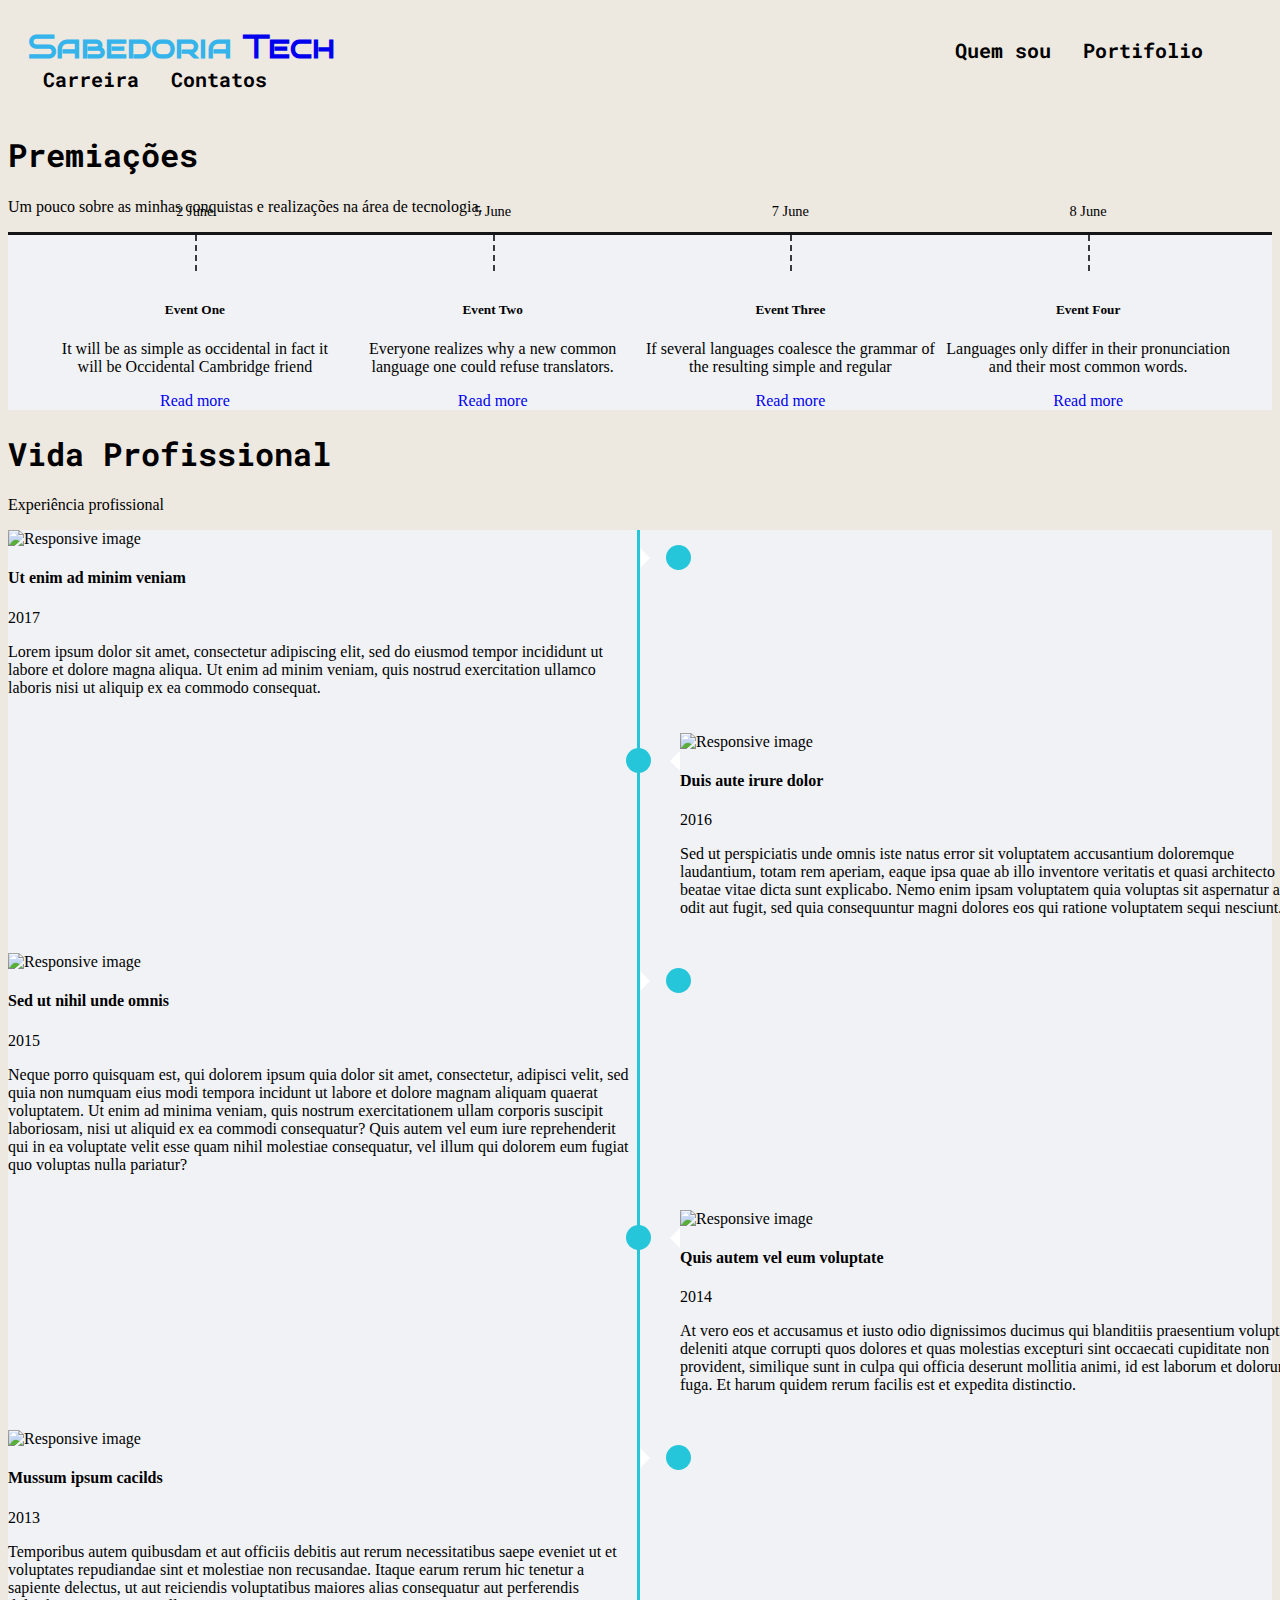
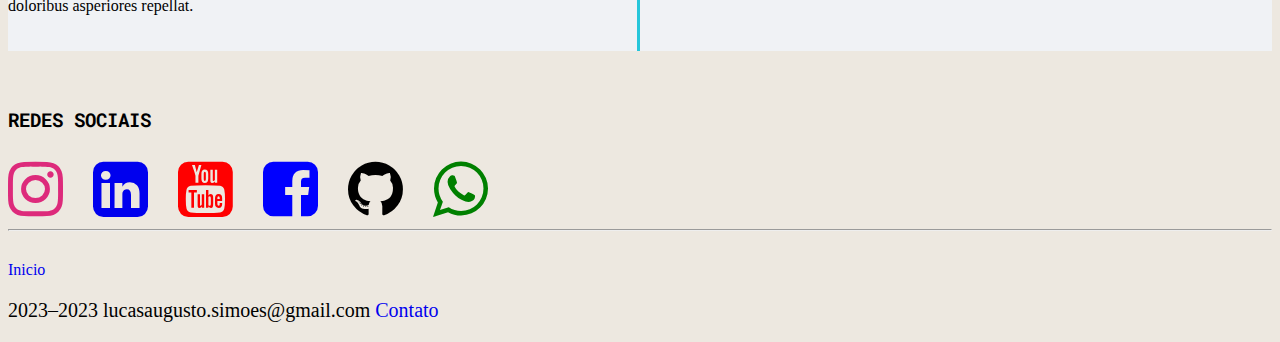
==== carreira.html @ b97e41ea "Alateração da pagina de Portifolio e criação da pagina de carreira" ====
<!DOCTYPE html>
<html lang="en">

<head>
  <meta charset="UTF-8">
  <meta http-equiv="X-UA-Compatible" content="IE=edge">
  <meta name="viewport" content="width=device-width, initial-scale=1.0">
  <title>Projetos</title>
  <link href="https://cdn.jsdelivr.net/npm/bootstrap@5.3.0-alpha3/dist/css/bootstrap.min.css" rel="stylesheet"
    integrity="sha384-KK94CHFLLe+nY2dmCWGMq91rCGa5gtU4mk92HdvYe+M/SXH301p5ILy+dN9+nJOZ" crossorigin="anonymous">
  <script src="https://cdn.jsdelivr.net/npm/bootstrap@5.3.0-alpha3/dist/js/bootstrap.bundle.min.js"></script>
  <link rel="stylesheet" href="./font-awesome-4.7.0/css/font-awesome.min.css">
  <style>
    @import url('https://fonts.googleapis.com/css2?family=Bruno+Ace+SC&display=swap');
    @import url('https://fonts.googleapis.com/css2?family=Roboto+Mono&display=swap');
    @import url('https://fonts.googleapis.com/css2?family=Libre+Baskerville&display=swap');
  </style>
  <link rel="stylesheet" href="carreira.css">


</head>

<body>


  <!--Cabeçalho -->
  <section>
    <header class="bg-white">
      <a href="index.html">
        <span class="span-1">Sabedoria </span>
        <span class="span-2">Tech</span>
      </a>
      <section class="links">
        <a href="index.html">Quem sou</a>
        <a href="projetos.html">Portifolio</a>
        <a href="carreira.html">Carreira</a>
        <a href="contatos.html">Contatos</a>
      </section>
    </header>
  </section>
  <!--Cabeçalho -->


  <!--Introdução -->
  <main class="container">
    <section class="secao-p1">
      <div class="">
        <h1 class=" titulo">Premiações</h1>
        <p class="lead text-body-secondary">Um pouco sobre as minhas conquistas e realizações na área de tecnologia.</p>
      </div>

      <div class="container-fluid py-5" style="background-color: #F0F2F5;">

        <div class="row">
          <div class="col-lg-12">

            <div class="horizontal-timeline">

              <ul class="list-inline items">
                <li class="list-inline-item items-list">
                  <div class="px-4">
                    <div class="event-date badge bg-info">2 June</div>
                    <h5 class="pt-2">Event One</h5>
                    <p class="text-muted">It will be as simple as occidental in fact it will be Occidental Cambridge
                      friend</p>
                    <div>
                      <a href="#" class="btn btn-primary btn-sm">Read more</a>
                    </div>
                  </div>
                </li>
                <li class="list-inline-item items-list">
                  <div class="px-4">
                    <div class="event-date badge bg-success">5 June</div>
                    <h5 class="pt-2">Event Two</h5>
                    <p class="text-muted">Everyone realizes why a new common language one could refuse translators.
                    </p>
                    <div>
                      <a href="#" class="btn btn-primary btn-sm">Read more</a>
                    </div>
                  </div>
                </li>
                <li class="list-inline-item items-list">
                  <div class="px-4">
                    <div class="event-date badge bg-danger">7 June</div>
                    <h5 class="pt-2">Event Three</h5>
                    <p class="text-muted">If several languages coalesce the grammar of the resulting simple and
                      regular</p>
                    <div>
                      <a href="#" class="btn btn-primary btn-sm">Read more</a>
                    </div>
                  </div>
                </li>
                <li class="list-inline-item items-list">
                  <div class="px-4">
                    <div class="event-date badge bg-warning">8 June</div>
                    <h5 class="pt-2">Event Four</h5>
                    <p class="text-muted">Languages only differ in their pronunciation and their most common words.
                    </p>
                    <div>
                      <a href="#" class="btn btn-primary btn-sm">Read more</a>
                    </div>
                  </div>
                </li>
              </ul>

            </div>

          </div>
        </div>

      </div>
    </section>
    <main class="container">
      <section class="secao-p1">
        <div class="">
          <h1 class=" titulo">Vida Profissional</h1>
          <p class="lead text-body-secondary">Experiência profissional </p>
          <p>
          </p>
        </div>

      </section>
      <!--Cards-->
      <section>
        <section style="background-color: #F0F2F5;">
          <div class="container py-5">
            <div class="main-timeline-2">
              <div class="timeline-2 left-2">
                <div class="card">
                  <img src="https://mdbcdn.b-cdn.net/img/Photos/Slides/img%20(135).webp" class="card-img-top"
                    alt="Responsive image">
                  <div class="card-body p-4">
                    <h4 class="fw-bold mb-4">Ut enim ad minim veniam</h4>
                    <p class="text-muted mb-4"><i class="far fa-clock" aria-hidden="true"></i> 2017</p>
                    <p class="mb-0">Lorem ipsum dolor sit amet, consectetur adipiscing elit, sed do eiusmod tempor
                      incididunt ut labore et dolore magna aliqua. Ut enim ad minim veniam, quis nostrud exercitation
                      ullamco laboris nisi ut aliquip ex ea commodo consequat.</p>
                  </div>
                </div>

              </div>
              <div></div>
              <div class="timeline-2 right-2">
                <div class="card">
                  <img src="https://mdbcdn.b-cdn.net/img/Photos/Slides/img%20(129).webp" class="card-img-top"
                    alt="Responsive image">
                  <div class="card-body p-4">
                    <h4 class="fw-bold mb-4">Duis aute irure dolor</h4>
                    <p class="text-muted mb-4"><i class="far fa-clock" aria-hidden="true"></i> 2016</p>
                    <p class="mb-0">Sed ut perspiciatis unde omnis iste natus error sit voluptatem accusantium
                      doloremque laudantium, totam rem aperiam, eaque ipsa quae ab illo inventore veritatis et quasi
                      architecto beatae vitae dicta sunt explicabo. Nemo enim ipsam voluptatem quia voluptas sit
                      aspernatur aut odit aut fugit, sed quia consequuntur magni dolores eos qui ratione voluptatem
                      sequi nesciunt.</p>
                  </div>
                </div>
              </div>
              <div class="timeline-2 left-2">
                <div class="card">
                  <img src="https://mdbcdn.b-cdn.net/img/Photos/Slides/img%20(131).webp" class="card-img-top"
                    alt="Responsive image">
                  <div class="card-body p-4">
                    <h4 class="fw-bold mb-4">Sed ut nihil unde omnis</h4>
                    <p class="text-muted mb-4"><i class="far fa-clock" aria-hidden="true"></i> 2015</p>
                    <p class="mb-0">Neque porro quisquam est, qui dolorem ipsum quia dolor sit amet, consectetur,
                      adipisci velit, sed quia non numquam eius modi tempora incidunt ut labore et dolore magnam
                      aliquam quaerat voluptatem. Ut enim ad minima veniam, quis nostrum exercitationem ullam corporis
                      suscipit laboriosam, nisi ut aliquid ex ea commodi consequatur? Quis autem vel eum iure
                      reprehenderit qui in ea voluptate velit esse quam nihil molestiae consequatur, vel illum qui
                      dolorem eum fugiat quo voluptas nulla pariatur?</p>
                  </div>
                </div>
              </div>
              <div class="timeline-2 right-2">
                <div class="card">
                  <img src="https://mdbcdn.b-cdn.net/img/Photos/Slides/img%20(125).webp" class="card-img-top"
                    alt="Responsive image">
                  <div class="card-body p-4">
                    <h4 class="fw-bold mb-4"> Quis autem vel eum voluptate</h4>
                    <p class="text-muted mb-4"><i class="far fa-clock" aria-hidden="true"></i> 2014</p>
                    <p class="mb-0">At vero eos et accusamus et iusto odio dignissimos ducimus qui blanditiis
                      praesentium voluptatum deleniti atque corrupti quos dolores et quas molestias excepturi sint
                      occaecati cupiditate non provident, similique sunt in culpa qui officia deserunt mollitia animi,
                      id est laborum et dolorum fuga. Et harum quidem rerum facilis est et expedita distinctio.</p>
                  </div>
                </div>
              </div>
              <div class="timeline-2 left-2">
                <div class="card">
                  <img src="https://mdbcdn.b-cdn.net/img/Photos/Slides/img%20(144).webp" class="card-img-top"
                    alt="Responsive image">
                  <div class="card-body p-4">
                    <h4 class="fw-bold mb-4">Mussum ipsum cacilds</h4>
                    <p class="text-muted mb-4"><i class="far fa-clock" aria-hidden="true"></i> 2013</p>
                    <p class="mb-0">Temporibus autem quibusdam et aut officiis debitis aut rerum necessitatibus
                      saepe eveniet ut et voluptates repudiandae sint et molestiae non recusandae. Itaque earum rerum
                      hic tenetur a sapiente delectus, ut aut reiciendis voluptatibus maiores alias consequatur aut
                      perferendis doloribus asperiores repellat.</p>
                  </div>
                </div>
              </div>
            </div>
          </div>
        </section>
      </section>



    </main>
    <!--Corpo-->

    <footer class="container">




      <div class="row">

        <h3 class="texto_footer">REDES SOCIAIS</h3>

        <div class="redes_sociais">

          <a href="https://www.instagram.com/lucasaugust0_jj/" target="_blank" style="color:#DD2A7b"><i
              class="fa fa-instagram fa-4x" aria-hidden="true"></i></a>

          <a href="https://www.linkedin.com/in/lucas-augusto-4b536962/" target="_blank"><i
              class="fa fa-linkedin-square fa-4x" aria-hidden="true"></i></a>

          <a href="https://www.youtube.com/@lucasaugusto3297/videos" target="_blank" style="color:red;"><i
              class="fa fa-youtube-square fa-4x" aria-hidden="true"></i></a>

          <a href="https://www.facebook.com/lucas11102003" target="_blank" style="color:blue;"><i
              class="fa fa-facebook-square fa-4x" aria-hidden="true"></i> </a>

          <a href="https://github.com/Lucassilva1010" target="_blank" style="color:black;"> <i
              class="fa fa-github fa-4x" aria-hidden="true"></i></a>

          <a href="https://www.youtube.com/channel/UCetRsdZxDQDcgVDJd6erz6g" target="_blank" style="color:green;"> <i
              class="fa fa-whatsapp fa-4x" aria-hidden="true"></i></a>


        </div>

      </div>
      <hr>
      <div class="rodape_contato">
        <p class="float-end"><a href="index.html">Inicio</a></p>
        <p class="rodape_contato_texto">2023–2023 lucasaugusto.simoes@gmail.com <a href="contatos.html"> Contato</a>
        </p>

      </div>

    </footer>



</body>

</html>
---- carreira.css ----
@import url(./styles/header.css); 
@import url(./styles/footer.css);
 /* Configurações do Fundo da pagina */
 body{
    background-color:rgb(237, 232, 224);
}
/* Configurações do NAV MENU pagina */
header{
    padding: 20px;
    font-size: 20px;
}
/* Link do NAV */
.links{
    display: inline;
    margin-left: 600px;
    font-family: 'Roboto Mono', monospace;
  
}
/* Link do NAV */
.links a{
    margin-left: 10px;
    text-decoration: none;
    font-weight: bold;
    color:black;
    padding: 5px;
}
/* Efeito dos Links do NAV */
.links a:hover{
    color: #34b4eb;
    border-top: 2px solid #34b4eb;
    border-bottom: 2px solid#34b4eb;
}
/* Efeito dos Links dos Botões */
.link-b1{
    background-color: transparent;
  border:rgb(16, 1, 1) solid 1px ;
    font-weight:bold ;
   color:black;
}
/* Efeito dos Links dos Botões */
.link-b2{
    background-color: transparent;
    border:rgb(16, 1, 1) solid 1px ;
    font-weight:bold ;
   color:black;
}
/* Efeito do nome do portifolio */
.span-1, .span-2{
font-weight: bold;
text-decoration: none ;
font-family: 'Bruno Ace SC', cursive;
font-size: xx-large;
}
/* Efeito do nome do portifolio */
.span-1{
    color: #34b4eb;
}

/* Removendo o sublinhado dos link do NAV */
a {
    text-decoration: none;
  }
  

/* Configuração dos trextos da apresentação */
.secao-01{
    font-family: 'Libre Baskerville', serif;
    margin-left: 50px;
    margin-top: 10px;
    
}
.secao-01 h1{
    font: bold;
    font-family: 'Bruno Ace SC', cursive;
    font-size: 35px;
    
}
.secao-01 h2{
    font: bold;
    font-family: 'Roboto Mono', monospace;
    font-size: 35px;
    
}
.secao-01 h3{
    font-weight: bold;
    font-family: 'Roboto Mono', monospace;
    font-weight: bold;
    color:#34b4eb ;
    padding-top: 100px;
  
}
 .texto{
    
    font-family: 'Roboto Mono', monospace;
    text-align: justify;
    padding-top: 50px;
    line-height: 2.0;
   
    margin-left: 1;
 padding-left: 5%;
 
 ;

}
.secao-02{
  
    margin-left: 50px;
    margin-top: 50px;
    width: 400px;
}

.img img{
    width: 100%;
    border-radius: 200px;
  
   
}
.data_card{
    display: flex;
    align-items: flex-end;
    flex-direction: column;
   
}
.data_container{
    display: flex;
    flex-direction: row;
    justify-content: space-between;
    align-items: flex-end;
    width: 100%;
    height: 100%;
}

.titulo{
    font-family: 'Roboto Mono', monospace;
    font-weight: bold;
}

/* Timeline */
/* The actual timeline (the vertical ruler) */
.main-timeline-2 {
    position: relative;
  }
  
  /* The actual timeline (the vertical ruler) */
  .main-timeline-2::after {
    content: "";
    position: absolute;
    width: 3px;
    background-color: #26c6da;
    top: 0;
    bottom: 0;
    left: 50%;
    margin-left: -3px;
  }
  
  /* Container around content */
  .timeline-2 {
    position: relative;
    background-color: inherit;
    width: 50%;
  }
  
  /* The circles on the timeline */
  .timeline-2::after {
    content: "";
    position: absolute;
    width: 25px;
    height: 25px;
    right: -11px;
    background-color: #26c6da;
    top: 15px;
    border-radius: 50%;
    z-index: 1;
  }
  
  /* Place the container to the left */
  .left-2 {
    padding: 0px 40px 20px 0px;
    left: 0;
  }
  
  /* Place the container to the right */
  .right-2 {
    padding: 0px 0px 20px 40px;
    left: 50%;
  }
  
  /* Add arrows to the left container (pointing right) */
  .left-2::before {
    content: " ";
    position: absolute;
    top: 18px;
    z-index: 1;
    right: 30px;
    border: medium solid white;
    border-width: 10px 0 10px 10px;
    border-color: transparent transparent transparent white;
  }
  
  /* Add arrows to the right container (pointing left) */
  .right-2::before {
    content: " ";
    position: absolute;
    top: 18px;
    z-index: 1;
    left: 30px;
    border: medium solid white;
    border-width: 10px 10px 10px 0;
    border-color: transparent white transparent transparent;
  }
  
  /* Fix the circle for containers on the right side */
  .right-2::after {
    left: -14px;
  }
  
  /* Media queries - Responsive timeline on screens less than 600px wide */
  @media screen and (max-width: 600px) {
    /* Place the timelime to the left */
    .main-timeline-2::after {
      left: 31px;
    }
  
    /* Full-width containers */
    .timeline-2 {
      width: 100%;
      padding-left: 70px;
      padding-right: 25px;
    }
  
    /* Make sure that all arrows are pointing leftwards */
    .timeline-2::before {
      left: 60px;
      border: medium solid white;
      border-width: 10px 10px 10px 0;
      border-color: transparent white transparent transparent;
    }
  
    /* Make sure all circles are at the same spot */
    .left-2::after,
    .right-2::after {
      left: 18px;
    }
  
    .left-2::before {
      right: auto;
    }
  
    /* Make all right containers behave like the left ones */
    .right-2 {
      left: 0%;
    }
  }

  /* Cards de premiações */

  .horizontal-timeline .items {
    border-top: 3px solid #141516;
  }
  
  .horizontal-timeline .items .items-list {
    display: block;
    position: relative;
    text-align: center;
    padding-top: 70px;
    margin-right: 0;
  }
  
  .horizontal-timeline .items .items-list:before {
    content: "";
    position: absolute;
    height: 36px;
    border-right: 2px dashed #393a3b;
    top: 0;
  }
  
  .horizontal-timeline .items .items-list .event-date {
    position: absolute;
    top: 36px;
    left: 0;
    right: 0;
    width: 75px;
    margin: 0 auto;
    font-size: 0.9rem;
    padding-top: 8px;
  }
  
  @media (min-width: 1140px) {
    .horizontal-timeline .items .items-list {
      display: inline-block;
      width: 24%;
      padding-top: 45px;
    }
  
    .horizontal-timeline .items .items-list .event-date {
      top: -40px;
    }
  }
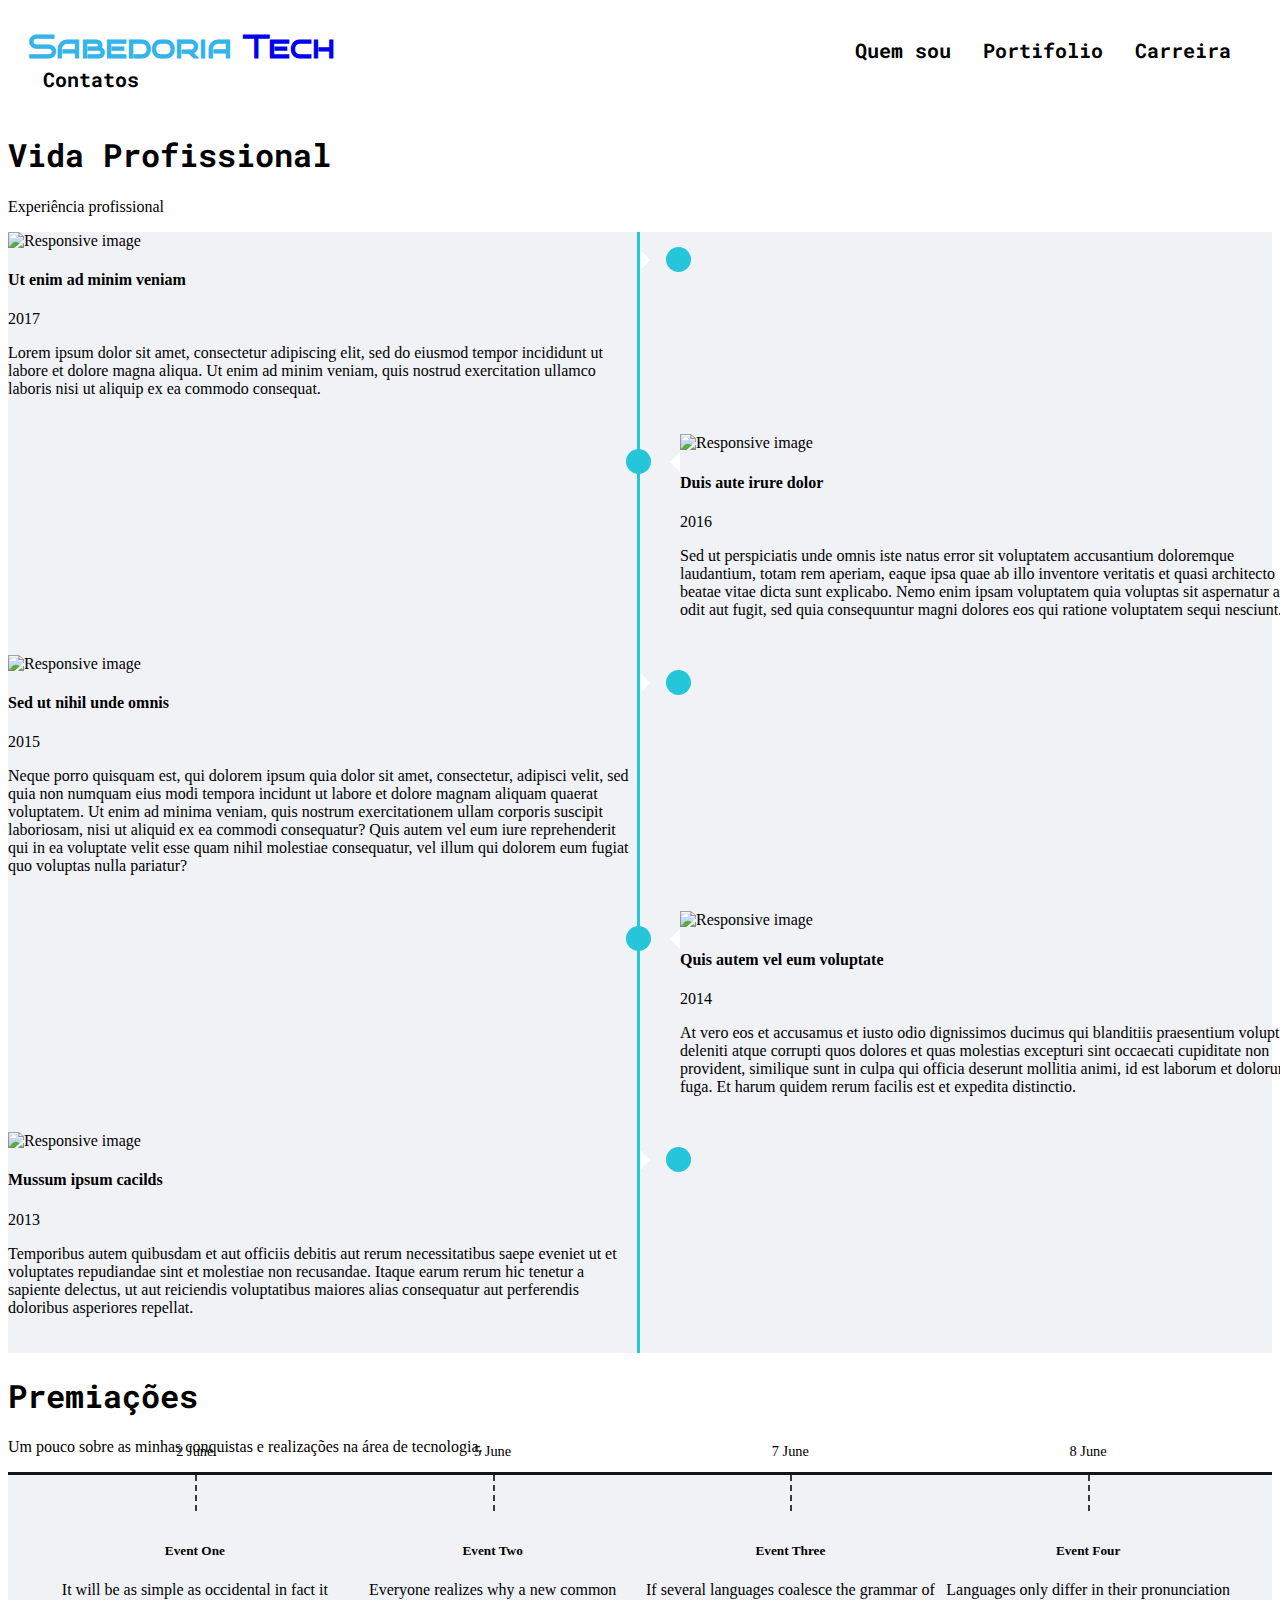
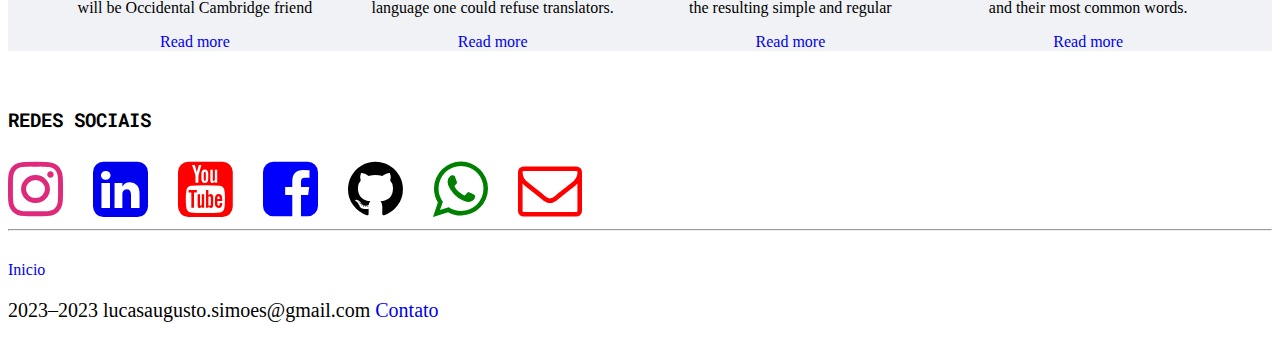
==== commit d1f46d9c: "Adiconado a respossividade e o Link do email" ====
--- a/carreira.html
+++ b/carreira.html
@@ -43,73 +43,7 @@
 
   <!--Introdução -->
   <main class="container">
-    <section class="secao-p1">
-      <div class="">
-        <h1 class=" titulo">Premiações</h1>
-        <p class="lead text-body-secondary">Um pouco sobre as minhas conquistas e realizações na área de tecnologia.</p>
-      </div>
-
-      <div class="container-fluid py-5" style="background-color: #F0F2F5;">
-
-        <div class="row">
-          <div class="col-lg-12">
-
-            <div class="horizontal-timeline">
-
-              <ul class="list-inline items">
-                <li class="list-inline-item items-list">
-                  <div class="px-4">
-                    <div class="event-date badge bg-info">2 June</div>
-                    <h5 class="pt-2">Event One</h5>
-                    <p class="text-muted">It will be as simple as occidental in fact it will be Occidental Cambridge
-                      friend</p>
-                    <div>
-                      <a href="#" class="btn btn-primary btn-sm">Read more</a>
-                    </div>
-                  </div>
-                </li>
-                <li class="list-inline-item items-list">
-                  <div class="px-4">
-                    <div class="event-date badge bg-success">5 June</div>
-                    <h5 class="pt-2">Event Two</h5>
-                    <p class="text-muted">Everyone realizes why a new common language one could refuse translators.
-                    </p>
-                    <div>
-                      <a href="#" class="btn btn-primary btn-sm">Read more</a>
-                    </div>
-                  </div>
-                </li>
-                <li class="list-inline-item items-list">
-                  <div class="px-4">
-                    <div class="event-date badge bg-danger">7 June</div>
-                    <h5 class="pt-2">Event Three</h5>
-                    <p class="text-muted">If several languages coalesce the grammar of the resulting simple and
-                      regular</p>
-                    <div>
-                      <a href="#" class="btn btn-primary btn-sm">Read more</a>
-                    </div>
-                  </div>
-                </li>
-                <li class="list-inline-item items-list">
-                  <div class="px-4">
-                    <div class="event-date badge bg-warning">8 June</div>
-                    <h5 class="pt-2">Event Four</h5>
-                    <p class="text-muted">Languages only differ in their pronunciation and their most common words.
-                    </p>
-                    <div>
-                      <a href="#" class="btn btn-primary btn-sm">Read more</a>
-                    </div>
-                  </div>
-                </li>
-              </ul>
-
-            </div>
-
-          </div>
-        </div>
-
-      </div>
-    </section>
+    
     <main class="container">
       <section class="secao-p1">
         <div class="">
@@ -123,7 +57,7 @@
       <!--Cards-->
       <section>
         <section style="background-color: #F0F2F5;">
-          <div class="container py-5">
+          <div class="container py-3">
             <div class="main-timeline-2">
               <div class="timeline-2 left-2">
                 <div class="card">
@@ -139,6 +73,7 @@
                 </div>
 
               </div>
+
               <div></div>
               <div class="timeline-2 right-2">
                 <div class="card">
@@ -204,7 +139,74 @@
         </section>
       </section>
 
-
+<!-- Premiações -->
+<section class="secao-p1">
+  <div class="">
+    <h1 class=" titulo">Premiações</h1>
+    <p class="lead text-body-secondary">Um pouco sobre as minhas conquistas e realizações na área de tecnologia.</p>
+  </div>
+
+  <div class="container-fluid py-5" style="background-color: #F0F2F5;">
+
+    <div class="row">
+      <div class="col-lg-12">
+
+        <div class="horizontal-timeline">
+
+          <ul class="list-inline items">
+            <li class="list-inline-item items-list">
+              <div class="px-4">
+                <div class="event-date badge bg-info">2 June</div>
+                <h5 class="pt-2">Event One</h5>
+                <p class="text-muted">It will be as simple as occidental in fact it will be Occidental Cambridge
+                  friend</p>
+                <div>
+                  <a href="#" class="btn btn-primary btn-sm">Read more</a>
+                </div>
+              </div>
+            </li>
+            <li class="list-inline-item items-list">
+              <div class="px-4">
+                <div class="event-date badge bg-success">5 June</div>
+                <h5 class="pt-2">Event Two</h5>
+                <p class="text-muted">Everyone realizes why a new common language one could refuse translators.
+                </p>
+                <div>
+                  <a href="#" class="btn btn-primary btn-sm">Read more</a>
+                </div>
+              </div>
+            </li>
+            <li class="list-inline-item items-list">
+              <div class="px-4">
+                <div class="event-date badge bg-danger">7 June</div>
+                <h5 class="pt-2">Event Three</h5>
+                <p class="text-muted">If several languages coalesce the grammar of the resulting simple and
+                  regular</p>
+                <div>
+                  <a href="#" class="btn btn-primary btn-sm">Read more</a>
+                </div>
+              </div>
+            </li>
+            <li class="list-inline-item items-list">
+              <div class="px-4">
+                <div class="event-date badge bg-warning">8 June</div>
+                <h5 class="pt-2">Event Four</h5>
+                <p class="text-muted">Languages only differ in their pronunciation and their most common words.
+                </p>
+                <div>
+                  <a href="#" class="btn btn-primary btn-sm">Read more</a>
+                </div>
+              </div>
+            </li>
+          </ul>
+
+        </div>
+
+      </div>
+    </div>
+
+  </div>
+</section>
 
     </main>
     <!--Corpo-->
@@ -221,22 +223,26 @@
         <div class="redes_sociais">
 
           <a href="https://www.instagram.com/lucasaugust0_jj/" target="_blank" style="color:#DD2A7b"><i
-              class="fa fa-instagram fa-4x" aria-hidden="true"></i></a>
-
-          <a href="https://www.linkedin.com/in/lucas-augusto-4b536962/" target="_blank"><i
-              class="fa fa-linkedin-square fa-4x" aria-hidden="true"></i></a>
-
-          <a href="https://www.youtube.com/@lucasaugusto3297/videos" target="_blank" style="color:red;"><i
-              class="fa fa-youtube-square fa-4x" aria-hidden="true"></i></a>
-
-          <a href="https://www.facebook.com/lucas11102003" target="_blank" style="color:blue;"><i
-              class="fa fa-facebook-square fa-4x" aria-hidden="true"></i> </a>
-
-          <a href="https://github.com/Lucassilva1010" target="_blank" style="color:black;"> <i
-              class="fa fa-github fa-4x" aria-hidden="true"></i></a>
-
-          <a href="https://www.youtube.com/channel/UCetRsdZxDQDcgVDJd6erz6g" target="_blank" style="color:green;"> <i
-              class="fa fa-whatsapp fa-4x" aria-hidden="true"></i></a>
+            class="fa fa-instagram fa-4x" aria-hidden="true"></i></a>
+
+        <a href="https://www.linkedin.com/in/lucas-augusto-4b536962/" target="_blank"><i class="fa fa-linkedin-square fa-4x"
+            aria-hidden="true"></i></a>
+
+        <a href="https://www.youtube.com/@lucasaugusto3297/videos" target="_blank" style="color:red;"><i
+            class="fa fa-youtube-square fa-4x" aria-hidden="true"></i></a>
+
+        <a href="https://www.facebook.com/lucas11102003" target="_blank" style="color:blue;"><i
+            class="fa fa-facebook-square fa-4x" aria-hidden="true"></i> </a>
+
+        <a href="https://github.com/Lucassilva1010" target="_blank" style="color:black;"> <i
+            class="fa fa-github fa-4x" aria-hidden="true"></i></a>
+
+        <a href="https://www.youtube.com/channel/UCetRsdZxDQDcgVDJd6erz6g" target="_blank" style="color:green;"> <i
+            class="fa fa-whatsapp fa-4x" aria-hidden="true"></i></a>
+            <a href="mailto:lucasaugusto.simoes@gmail.com?subject=Assunto do email&body=Olá, Lucas Augusto!" target="_blank" style="color:red;"> <i
+              class="fa fa-envelope-o fa-4x" aria-hidden="true"></i>
+          </a>
+
 
 
         </div>
--- a/carreira.css
+++ b/carreira.css
@@ -1,298 +1,250 @@
-@import url(./styles/header.css); 
+@import url(./styles/header.css);
 @import url(./styles/footer.css);
- /* Configurações do Fundo da pagina */
- body{
-    background-color:rgb(237, 232, 224);
-}
-/* Configurações do NAV MENU pagina */
-header{
-    padding: 20px;
-    font-size: 20px;
-}
-/* Link do NAV */
-.links{
-    display: inline;
-    margin-left: 600px;
-    font-family: 'Roboto Mono', monospace;
-  
-}
-/* Link do NAV */
-.links a{
-    margin-left: 10px;
-    text-decoration: none;
-    font-weight: bold;
-    color:black;
-    padding: 5px;
-}
-/* Efeito dos Links do NAV */
-.links a:hover{
-    color: #34b4eb;
-    border-top: 2px solid #34b4eb;
-    border-bottom: 2px solid#34b4eb;
-}
-/* Efeito dos Links dos Botões */
-.link-b1{
-    background-color: transparent;
-  border:rgb(16, 1, 1) solid 1px ;
-    font-weight:bold ;
-   color:black;
-}
-/* Efeito dos Links dos Botões */
-.link-b2{
-    background-color: transparent;
-    border:rgb(16, 1, 1) solid 1px ;
-    font-weight:bold ;
-   color:black;
-}
-/* Efeito do nome do portifolio */
-.span-1, .span-2{
-font-weight: bold;
-text-decoration: none ;
-font-family: 'Bruno Ace SC', cursive;
-font-size: xx-large;
-}
-/* Efeito do nome do portifolio */
-.span-1{
-    color: #34b4eb;
-}
-
-/* Removendo o sublinhado dos link do NAV */
-a {
-    text-decoration: none;
-  }
-  
-
-/* Configuração dos trextos da apresentação */
-.secao-01{
-    font-family: 'Libre Baskerville', serif;
-    margin-left: 50px;
-    margin-top: 10px;
-    
-}
-.secao-01 h1{
-    font: bold;
-    font-family: 'Bruno Ace SC', cursive;
-    font-size: 35px;
-    
-}
-.secao-01 h2{
-    font: bold;
-    font-family: 'Roboto Mono', monospace;
-    font-size: 35px;
-    
-}
-.secao-01 h3{
-    font-weight: bold;
-    font-family: 'Roboto Mono', monospace;
-    font-weight: bold;
-    color:#34b4eb ;
-    padding-top: 100px;
-  
-}
- .texto{
-    
-    font-family: 'Roboto Mono', monospace;
-    text-align: justify;
-    padding-top: 50px;
-    line-height: 2.0;
+
+@media all and (orientation: landscape) {
    
-    margin-left: 1;
- padding-left: 5%;
- 
- ;
-
-}
-.secao-02{
-  
-    margin-left: 50px;
-    margin-top: 50px;
-    width: 400px;
-}
-
-.img img{
-    width: 100%;
-    border-radius: 200px;
-  
-   
-}
-.data_card{
-    display: flex;
-    align-items: flex-end;
-    flex-direction: column;
-   
-}
-.data_container{
-    display: flex;
-    flex-direction: row;
-    justify-content: space-between;
-    align-items: flex-end;
-    width: 100%;
-    height: 100%;
-}
-
-.titulo{
-    font-family: 'Roboto Mono', monospace;
-    font-weight: bold;
-}
-
-/* Timeline */
-/* The actual timeline (the vertical ruler) */
-.main-timeline-2 {
-    position: relative;
-  }
-  
-  /* The actual timeline (the vertical ruler) */
-  .main-timeline-2::after {
-    content: "";
-    position: absolute;
-    width: 3px;
-    background-color: #26c6da;
-    top: 0;
-    bottom: 0;
-    left: 50%;
-    margin-left: -3px;
-  }
-  
-  /* Container around content */
-  .timeline-2 {
-    position: relative;
-    background-color: inherit;
-    width: 50%;
-  }
-  
-  /* The circles on the timeline */
-  .timeline-2::after {
-    content: "";
-    position: absolute;
-    width: 25px;
-    height: 25px;
-    right: -11px;
-    background-color: #26c6da;
-    top: 15px;
-    border-radius: 50%;
-    z-index: 1;
-  }
-  
-  /* Place the container to the left */
-  .left-2 {
-    padding: 0px 40px 20px 0px;
-    left: 0;
-  }
-  
-  /* Place the container to the right */
-  .right-2 {
-    padding: 0px 0px 20px 40px;
-    left: 50%;
-  }
-  
-  /* Add arrows to the left container (pointing right) */
-  .left-2::before {
-    content: " ";
-    position: absolute;
-    top: 18px;
-    z-index: 1;
-    right: 30px;
-    border: medium solid white;
-    border-width: 10px 0 10px 10px;
-    border-color: transparent transparent transparent white;
-  }
-  
-  /* Add arrows to the right container (pointing left) */
-  .right-2::before {
-    content: " ";
-    position: absolute;
-    top: 18px;
-    z-index: 1;
-    left: 30px;
-    border: medium solid white;
-    border-width: 10px 10px 10px 0;
-    border-color: transparent white transparent transparent;
-  }
-  
-  /* Fix the circle for containers on the right side */
-  .right-2::after {
-    left: -14px;
-  }
-  
-  /* Media queries - Responsive timeline on screens less than 600px wide */
-  @media screen and (max-width: 600px) {
-    /* Place the timelime to the left */
+
+
+    /* Configuração dos trextos da apresentação */
+    .secao-01 {
+        font-family: 'Libre Baskerville', serif;
+        margin-left: 50px;
+        margin-top: 10px;
+
+    }
+
+    .secao-01 h1 {
+        font: bold;
+        font-family: 'Bruno Ace SC', cursive;
+        font-size: 35px;
+
+    }
+
+    .secao-01 h2 {
+        font: bold;
+        font-family: 'Roboto Mono', monospace;
+        font-size: 35px;
+
+    }
+
+    .secao-01 h3 {
+        font-weight: bold;
+        font-family: 'Roboto Mono', monospace;
+        font-weight: bold;
+        color: #34b4eb;
+        padding-top: 100px;
+
+    }
+
+    .texto {
+
+        font-family: 'Roboto Mono', monospace;
+        text-align: justify;
+        padding-top: 50px;
+        line-height: 2.0;
+
+        margin-left: 1;
+        padding-left: 5%;
+
+        ;
+
+    }
+
+    .secao-02 {
+
+        margin-left: 50px;
+        margin-top: 50px;
+        width: 400px;
+    }
+
+    .img img {
+        width: 100%;
+        border-radius: 200px;
+
+
+    }
+
+    .data_card {
+        display: flex;
+        align-items: flex-end;
+        flex-direction: column;
+
+    }
+
+    .data_container {
+        display: flex;
+        flex-direction: row;
+        justify-content: space-between;
+        align-items: flex-end;
+        width: 100%;
+        height: 100%;
+    }
+
+    .titulo {
+        font-family: 'Roboto Mono', monospace;
+        font-weight: bold;
+    }
+
+    /* Timeline */
+    /* The actual timeline (the vertical ruler) */
+    .main-timeline-2 {
+        position: relative;
+    }
+
+    /* The actual timeline (the vertical ruler) */
     .main-timeline-2::after {
-      left: 31px;
-    }
-  
-    /* Full-width containers */
+        content: "";
+        position: absolute;
+        width: 3px;
+        background-color: #26c6da;
+        top: 0;
+        bottom: 0;
+        left: 50%;
+        margin-left: -3px;
+    }
+
+    /* Container around content */
     .timeline-2 {
-      width: 100%;
-      padding-left: 70px;
-      padding-right: 25px;
-    }
-  
-    /* Make sure that all arrows are pointing leftwards */
-    .timeline-2::before {
-      left: 60px;
-      border: medium solid white;
-      border-width: 10px 10px 10px 0;
-      border-color: transparent white transparent transparent;
-    }
-  
-    /* Make sure all circles are at the same spot */
-    .left-2::after,
+        position: relative;
+        background-color: inherit;
+        width: 50%;
+    }
+
+    /* The circles on the timeline */
+    .timeline-2::after {
+        content: "";
+        position: absolute;
+        width: 25px;
+        height: 25px;
+        right: -11px;
+        background-color: #26c6da;
+        top: 15px;
+        border-radius: 50%;
+        z-index: 1;
+    }
+
+    /* Place the container to the left */
+    .left-2 {
+        padding: 0px 40px 20px 0px;
+        left: 0;
+    }
+
+    /* Place the container to the right */
+    .right-2 {
+        padding: 0px 0px 20px 40px;
+        left: 50%;
+    }
+
+    /* Add arrows to the left container (pointing right) */
+    .left-2::before {
+        content: " ";
+        position: absolute;
+        top: 18px;
+        z-index: 1;
+        right: 30px;
+        border: medium solid white;
+        border-width: 10px 0 10px 10px;
+        border-color: transparent transparent transparent white;
+    }
+
+    /* Add arrows to the right container (pointing left) */
+    .right-2::before {
+        content: " ";
+        position: absolute;
+        top: 18px;
+        z-index: 1;
+        left: 30px;
+        border: medium solid white;
+        border-width: 10px 10px 10px 0;
+        border-color: transparent white transparent transparent;
+    }
+
+    /* Fix the circle for containers on the right side */
     .right-2::after {
-      left: 18px;
-    }
-  
-    .left-2::before {
-      right: auto;
-    }
-  
-    /* Make all right containers behave like the left ones */
-    .right-2 {
-      left: 0%;
-    }
-  }
-
-  /* Cards de premiações */
-
-  .horizontal-timeline .items {
-    border-top: 3px solid #141516;
-  }
-  
-  .horizontal-timeline .items .items-list {
-    display: block;
-    position: relative;
-    text-align: center;
-    padding-top: 70px;
-    margin-right: 0;
-  }
-  
-  .horizontal-timeline .items .items-list:before {
-    content: "";
-    position: absolute;
-    height: 36px;
-    border-right: 2px dashed #393a3b;
-    top: 0;
-  }
-  
-  .horizontal-timeline .items .items-list .event-date {
-    position: absolute;
-    top: 36px;
-    left: 0;
-    right: 0;
-    width: 75px;
-    margin: 0 auto;
-    font-size: 0.9rem;
-    padding-top: 8px;
-  }
-  
-  @media (min-width: 1140px) {
+        left: -14px;
+    }
+
+    /* Media queries - Responsive timeline on screens less than 600px wide */
+    @media screen and (max-width: 600px) {
+
+        /* Place the timelime to the left */
+        .main-timeline-2::after {
+            left: 31px;
+        }
+
+        /* Full-width containers */
+        .timeline-2 {
+            width: 100%;
+            padding-left: 70px;
+            padding-right: 25px;
+        }
+
+        /* Make sure that all arrows are pointing leftwards */
+        .timeline-2::before {
+            left: 60px;
+            border: medium solid white;
+            border-width: 10px 10px 10px 0;
+            border-color: transparent white transparent transparent;
+        }
+
+        /* Make sure all circles are at the same spot */
+        .left-2::after,
+        .right-2::after {
+            left: 18px;
+        }
+
+        .left-2::before {
+            right: auto;
+        }
+
+        /* Make all right containers behave like the left ones */
+        .right-2 {
+            left: 0%;
+        }
+    }
+
+    /* Cards de premiações */
+
+    .horizontal-timeline .items {
+        border-top: 3px solid #141516;
+    }
+
     .horizontal-timeline .items .items-list {
-      display: inline-block;
-      width: 24%;
-      padding-top: 45px;
-    }
-  
+        display: block;
+        position: relative;
+        text-align: center;
+        padding-top: 70px;
+        margin-right: 0;
+    }
+
+    .horizontal-timeline .items .items-list:before {
+        content: "";
+        position: absolute;
+        height: 36px;
+        border-right: 2px dashed #393a3b;
+        top: 0;
+    }
+
     .horizontal-timeline .items .items-list .event-date {
-      top: -40px;
-    }
-  }+        position: absolute;
+        top: 36px;
+        left: 0;
+        right: 0;
+        width: 75px;
+        margin: 0 auto;
+        font-size: 0.9rem;
+        padding-top: 8px;
+    }
+
+    @media (min-width: 1140px) {
+        .horizontal-timeline .items .items-list {
+            display: inline-block;
+            width: 24%;
+            padding-top: 45px;
+        }
+
+        .horizontal-timeline .items .items-list .event-date {
+            top: -40px;
+        }
+    }
+}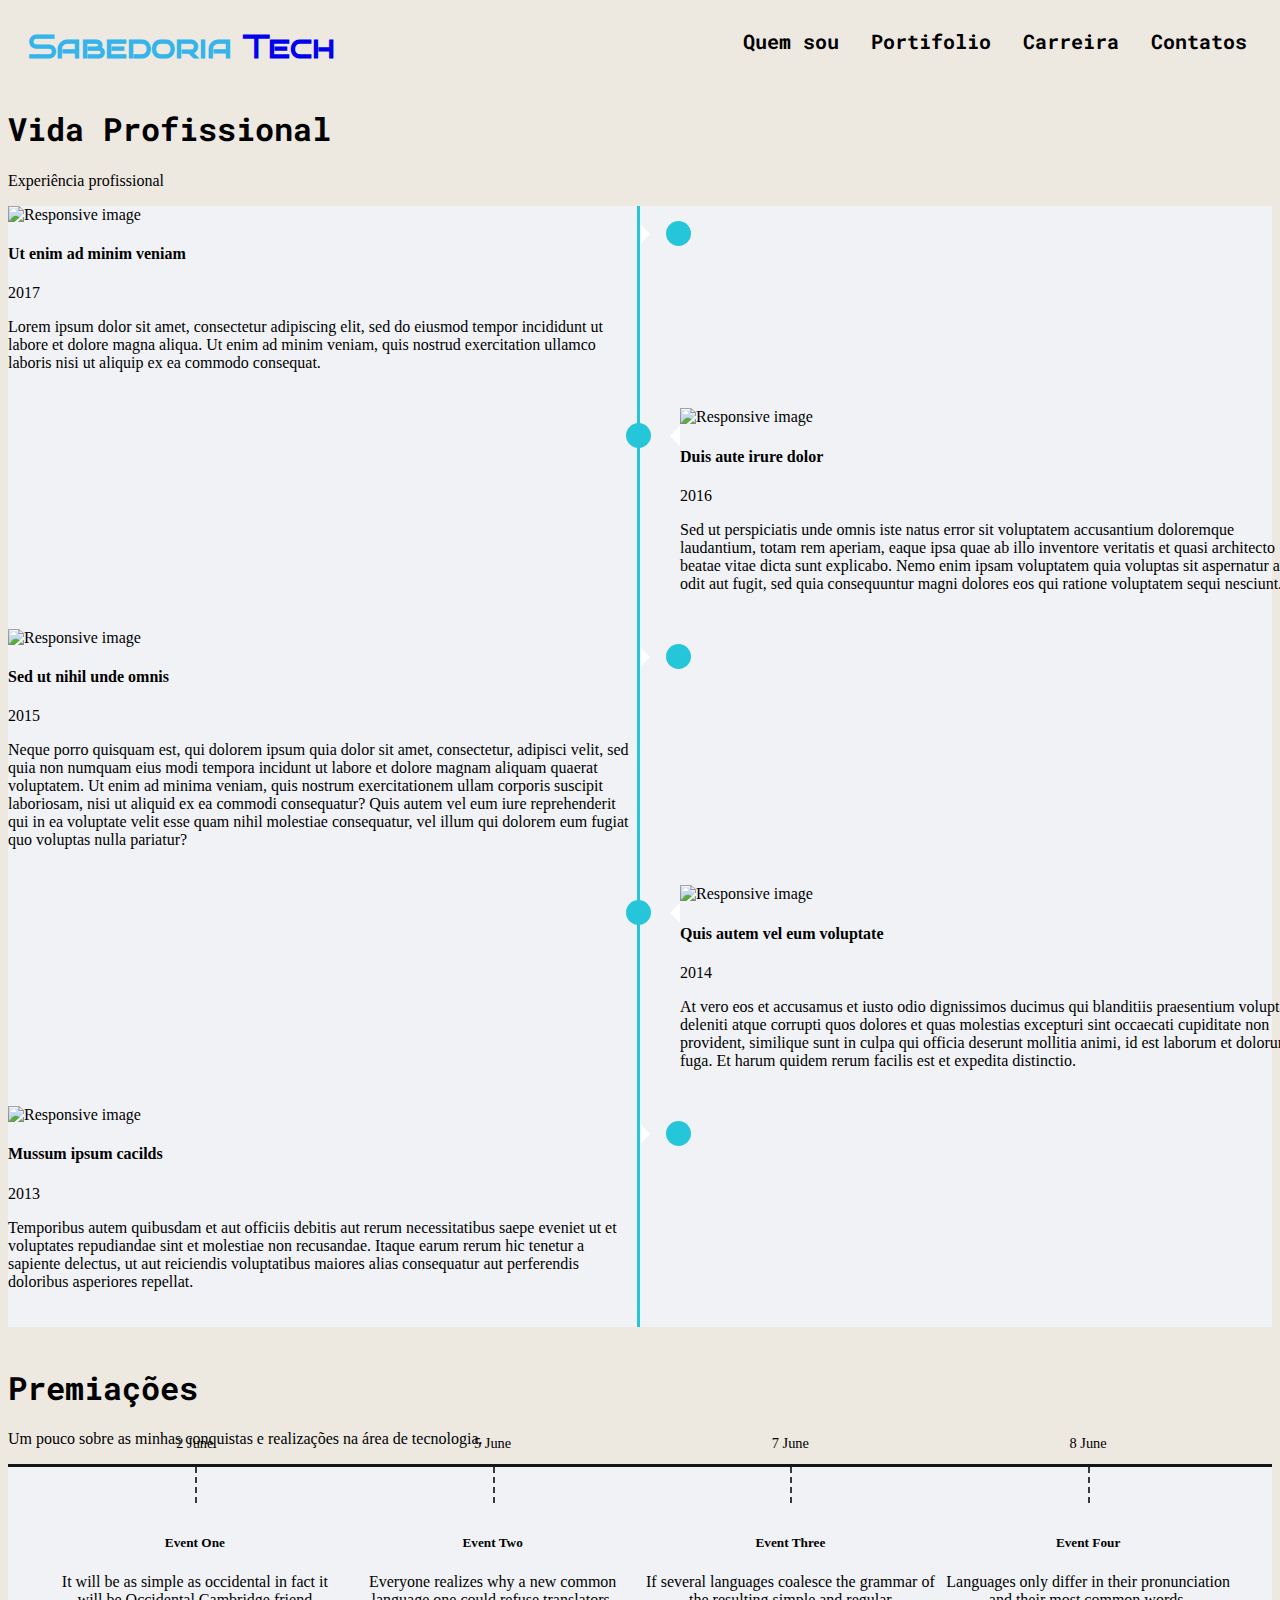
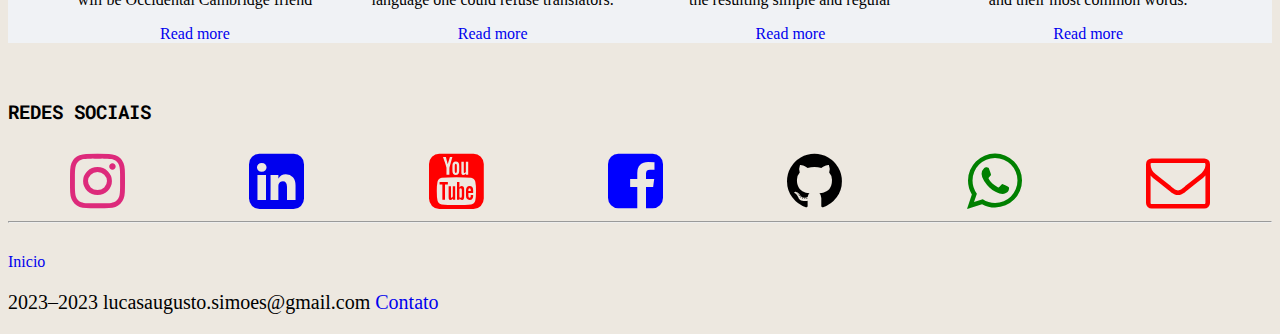
==== commit fdf30020: "Respossividades e alinhamentos dos alemento" ====
--- a/carreira.html
+++ b/carreira.html
@@ -25,7 +25,7 @@
 
   <!--Cabeçalho -->
   <section>
-    <header class="bg-white">
+    <header class="bg-white nav_header">
       <a href="index.html">
         <span class="span-1">Sabedoria </span>
         <span class="span-2">Tech</span>
@@ -56,7 +56,7 @@
       </section>
       <!--Cards-->
       <section>
-        <section style="background-color: #F0F2F5;">
+        <section  class="cor_fundo_linha_tempo" >
           <div class="container py-3">
             <div class="main-timeline-2">
               <div class="timeline-2 left-2">
@@ -138,7 +138,7 @@
           </div>
         </section>
       </section>
-
+<br>
 <!-- Premiações -->
 <section class="secao-p1">
   <div class="">
--- a/carreira.css
+++ b/carreira.css
@@ -4,6 +4,10 @@
 @media all and (orientation: landscape) {
    
 
+     /* Configurações do Fundo da pagina */
+     body {
+        background-color: rgb(237, 232, 224);
+    }
 
     /* Configuração dos trextos da apresentação */
     .secao-01 {
@@ -89,6 +93,7 @@
     /* The actual timeline (the vertical ruler) */
     .main-timeline-2 {
         position: relative;
+       
     }
 
     /* The actual timeline (the vertical ruler) */
@@ -180,13 +185,14 @@
         }
 
         /* Make sure that all arrows are pointing leftwards */
+     
         .timeline-2::before {
             left: 60px;
             border: medium solid white;
             border-width: 10px 10px 10px 0;
             border-color: transparent white transparent transparent;
         }
-
+       
         /* Make sure all circles are at the same spot */
         .left-2::after,
         .right-2::after {
@@ -236,6 +242,10 @@
         padding-top: 8px;
     }
 
+    .cor_fundo_linha_tempo{
+    background-color: #F0F2F5;;    
+    }
+
     @media (min-width: 1140px) {
         .horizontal-timeline .items .items-list {
             display: inline-block;
@@ -246,5 +256,7 @@
         .horizontal-timeline .items .items-list .event-date {
             top: -40px;
         }
+        
+           
     }
 }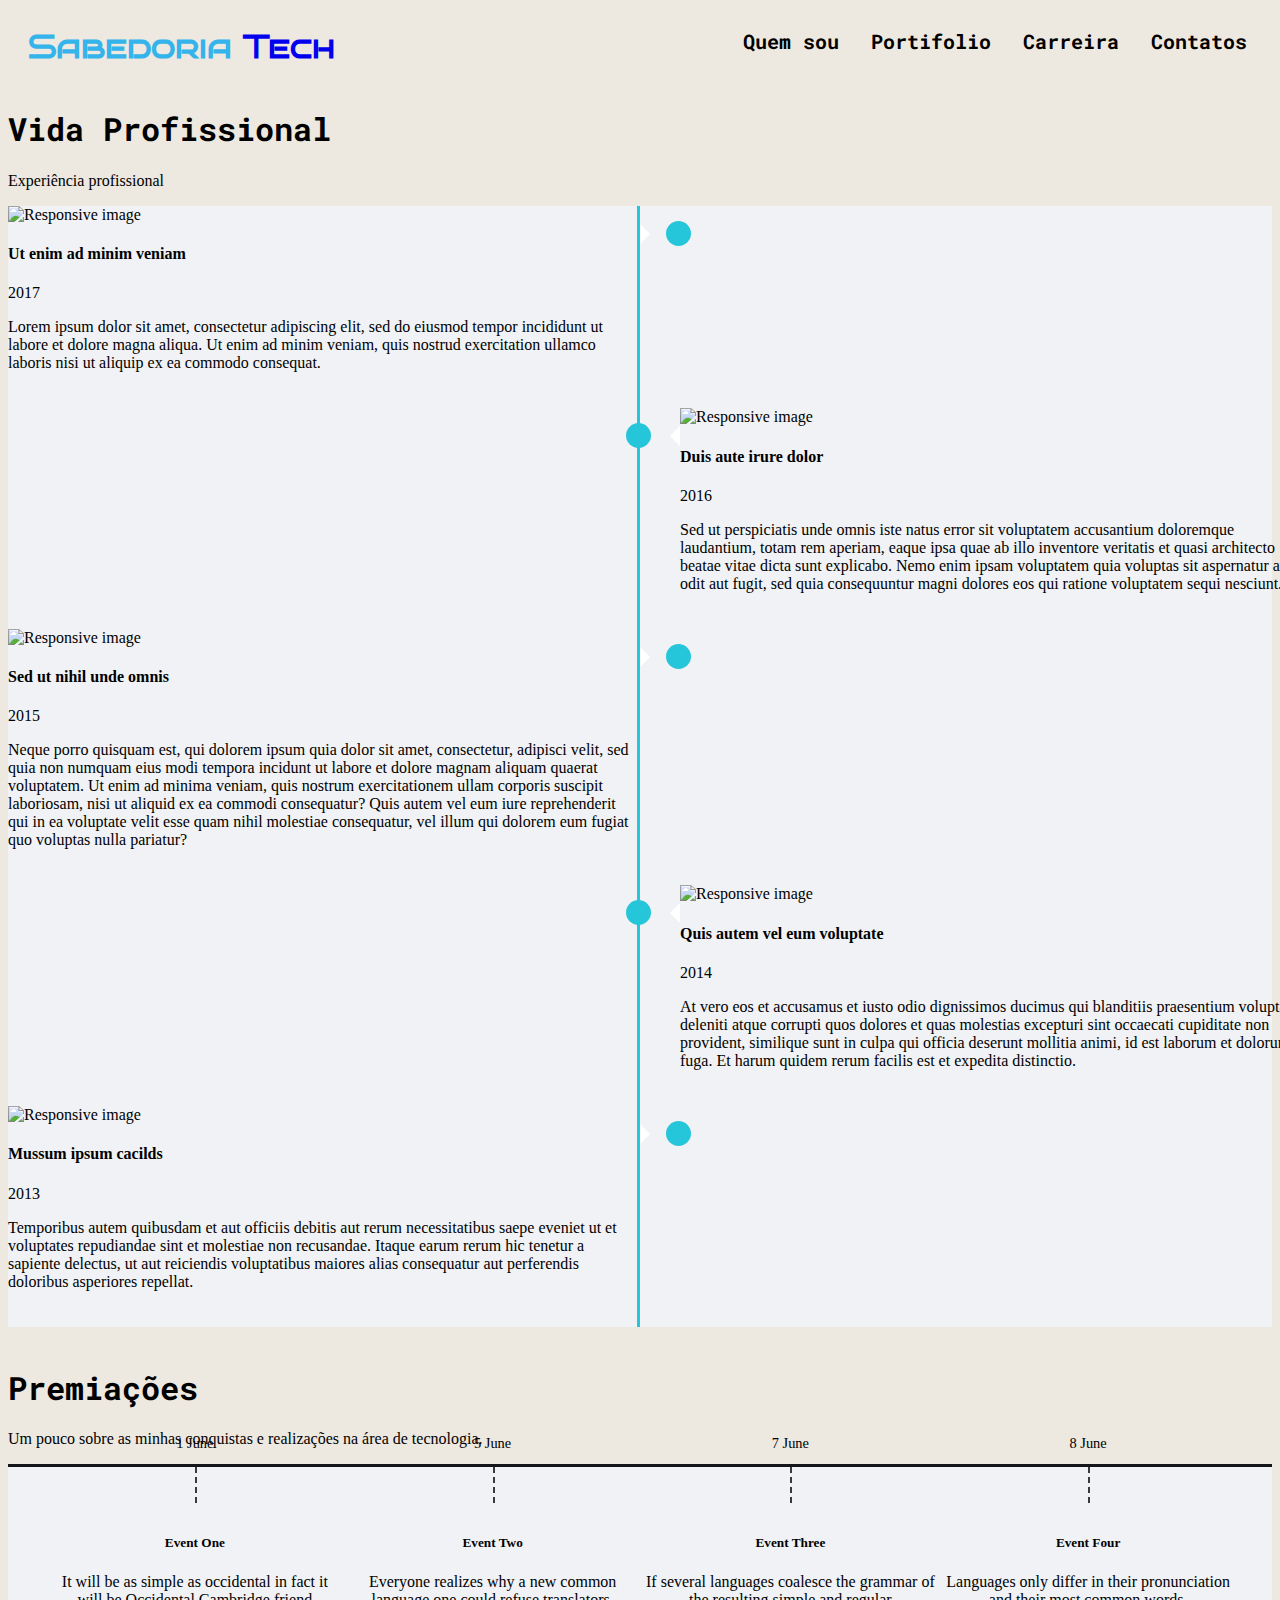
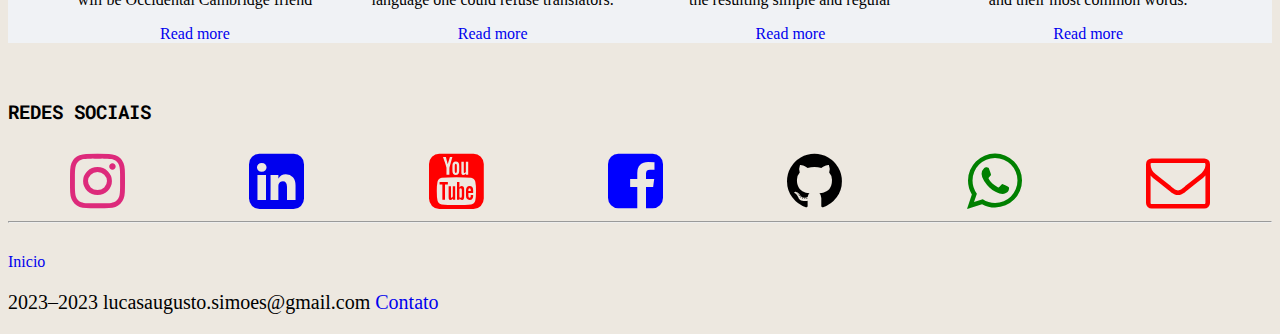
==== commit fb1ffd6e: "Deploy" ====
--- a/carreira.html
+++ b/carreira.html
@@ -156,7 +156,7 @@
           <ul class="list-inline items">
             <li class="list-inline-item items-list">
               <div class="px-4">
-                <div class="event-date badge bg-info">2 June</div>
+                <div class="event-date badge bg-info">1 June</div>
                 <h5 class="pt-2">Event One</h5>
                 <p class="text-muted">It will be as simple as occidental in fact it will be Occidental Cambridge
                   friend</p>
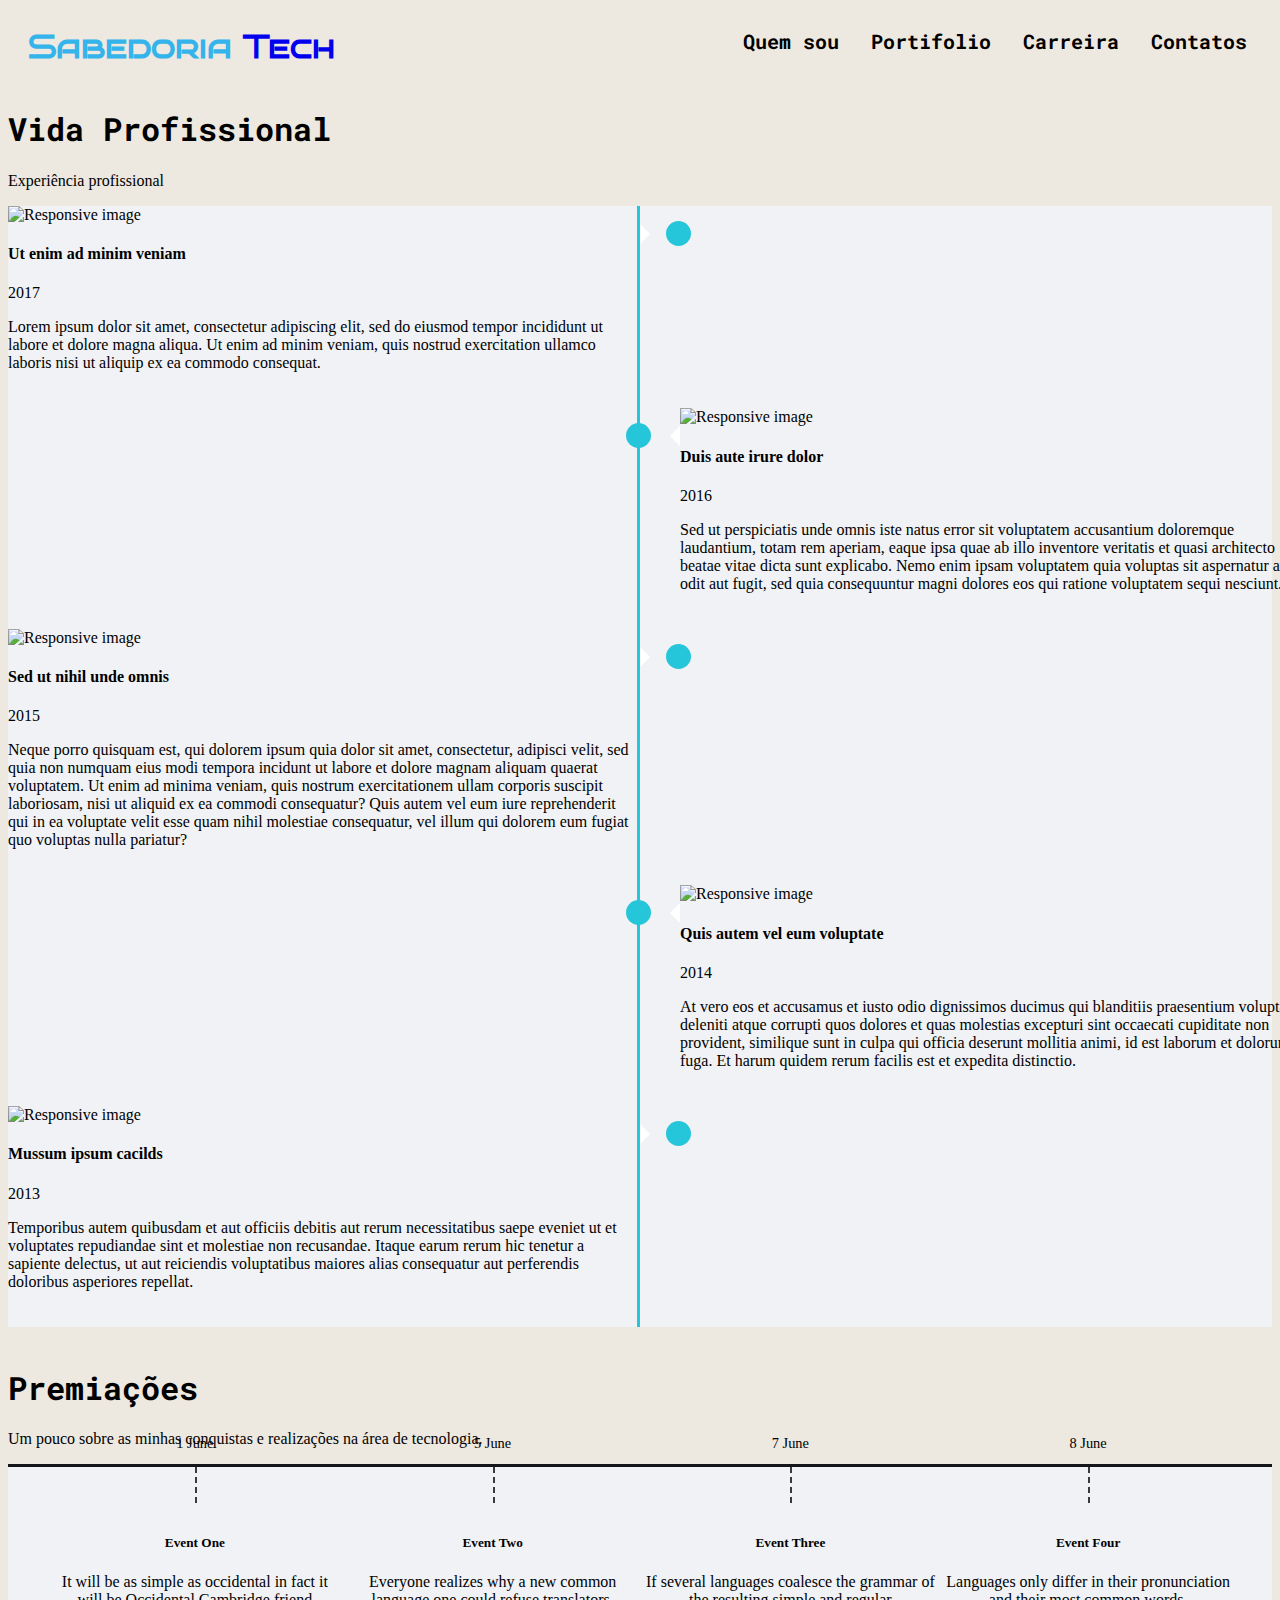
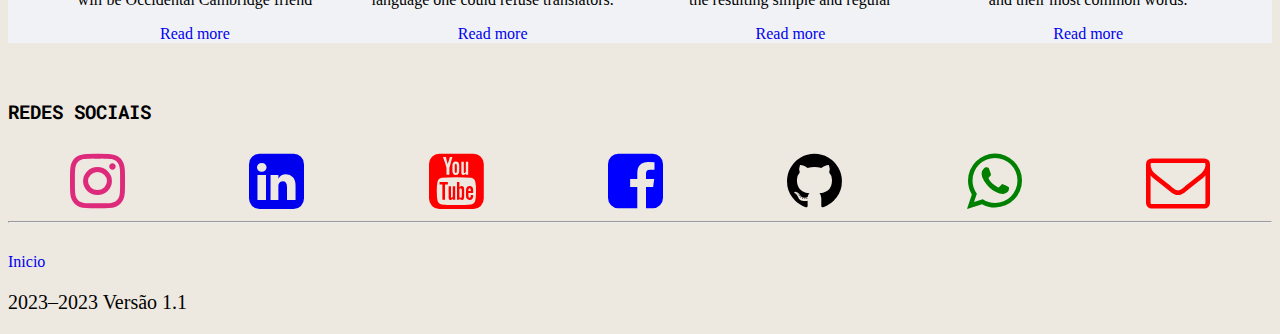
==== commit 2a52584e: "Atualização da Pagina de projetos" ====
--- a/carreira.html
+++ b/carreira.html
@@ -251,8 +251,7 @@
       <hr>
       <div class="rodape_contato">
         <p class="float-end"><a href="index.html">Inicio</a></p>
-        <p class="rodape_contato_texto">2023–2023 lucasaugusto.simoes@gmail.com <a href="contatos.html"> Contato</a>
-        </p>
+        <p class="rodape_contato_texto">2023–2023 Versão 1.1</a> </p>
 
       </div>
 
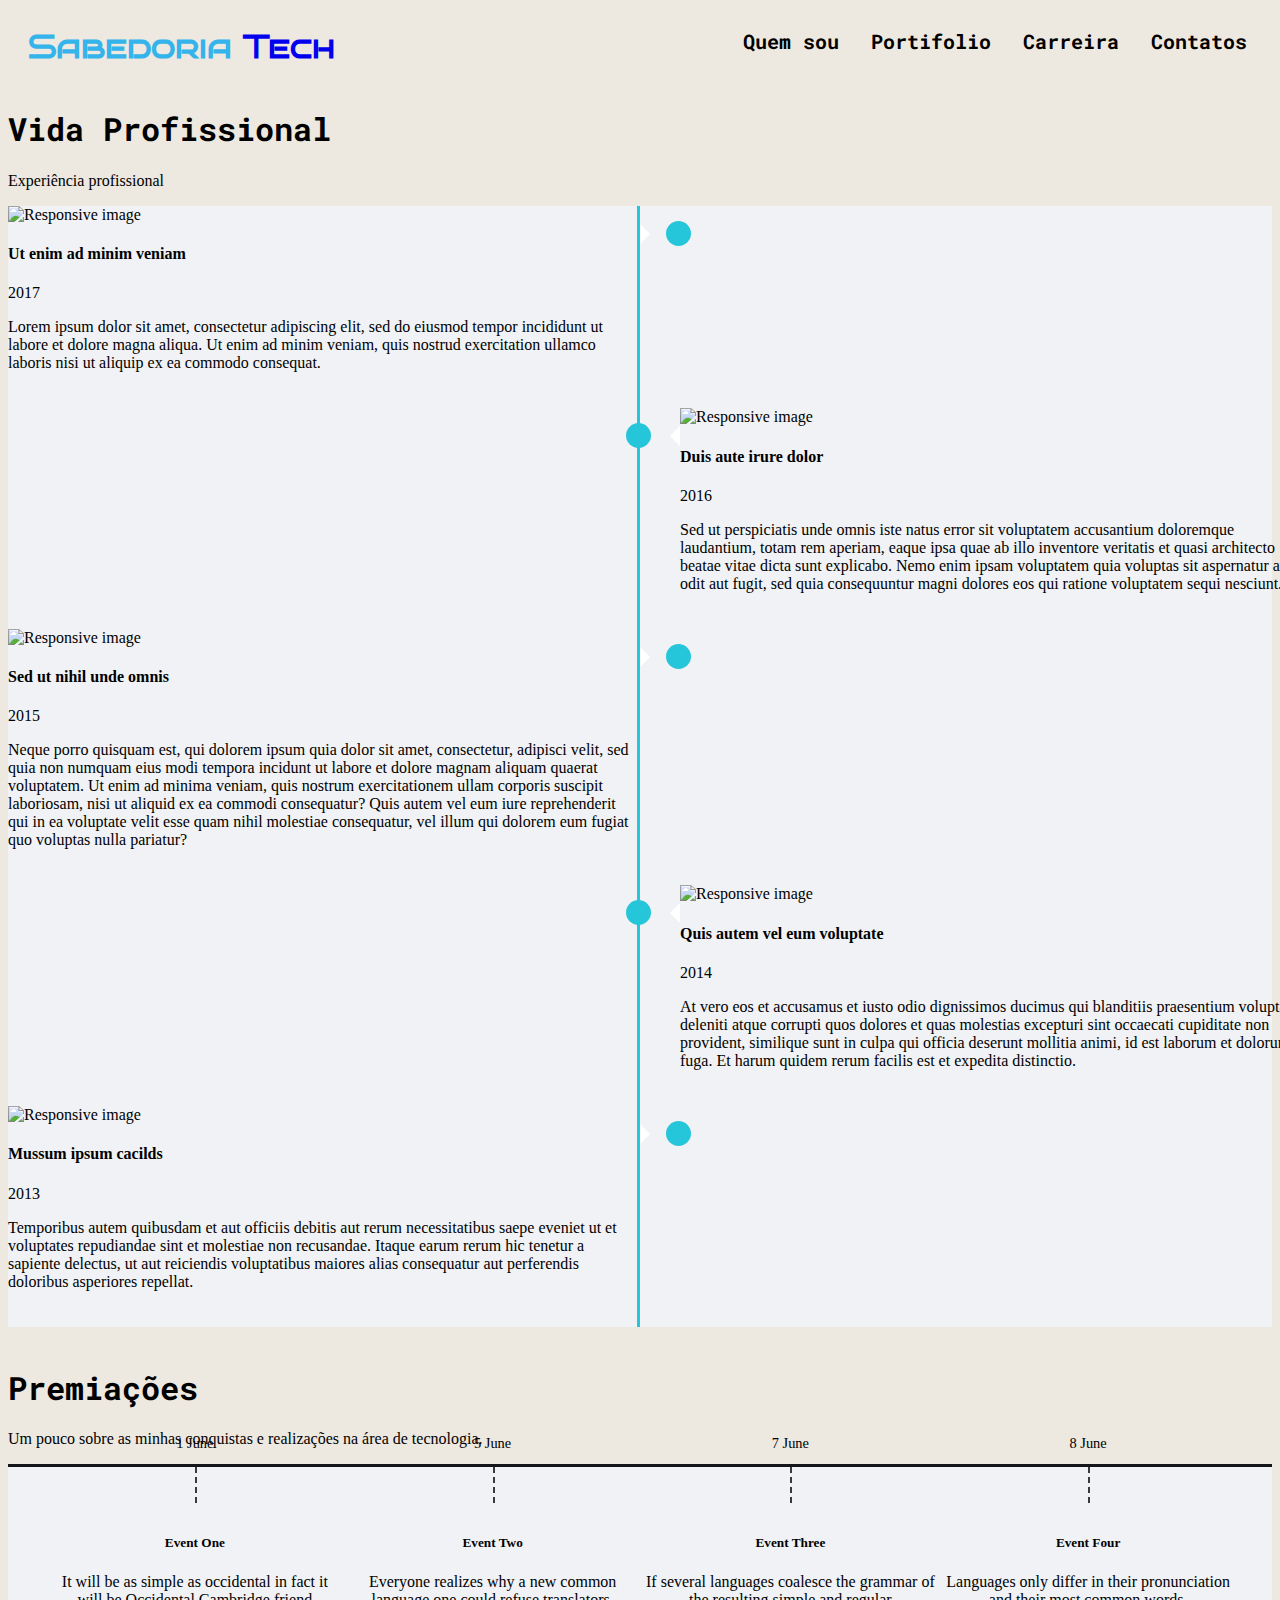
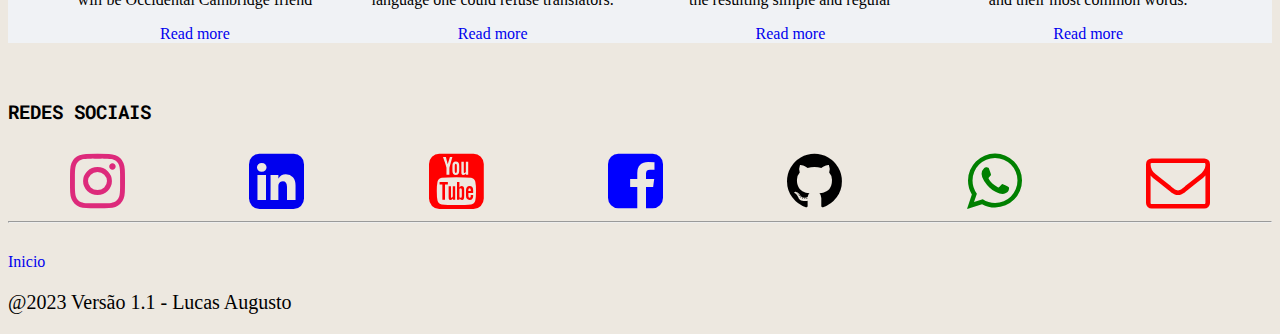
==== commit da0a02c4: "Atualização do Footer" ====
--- a/carreira.html
+++ b/carreira.html
@@ -251,8 +251,8 @@
       <hr>
       <div class="rodape_contato">
         <p class="float-end"><a href="index.html">Inicio</a></p>
-        <p class="rodape_contato_texto">2023–2023 Versão 1.1</a> </p>
-
+        <p class="rodape_contato_texto">@2023 Versão 1.1   - Lucas Augusto</a> </p>
+        
       </div>
 
     </footer>
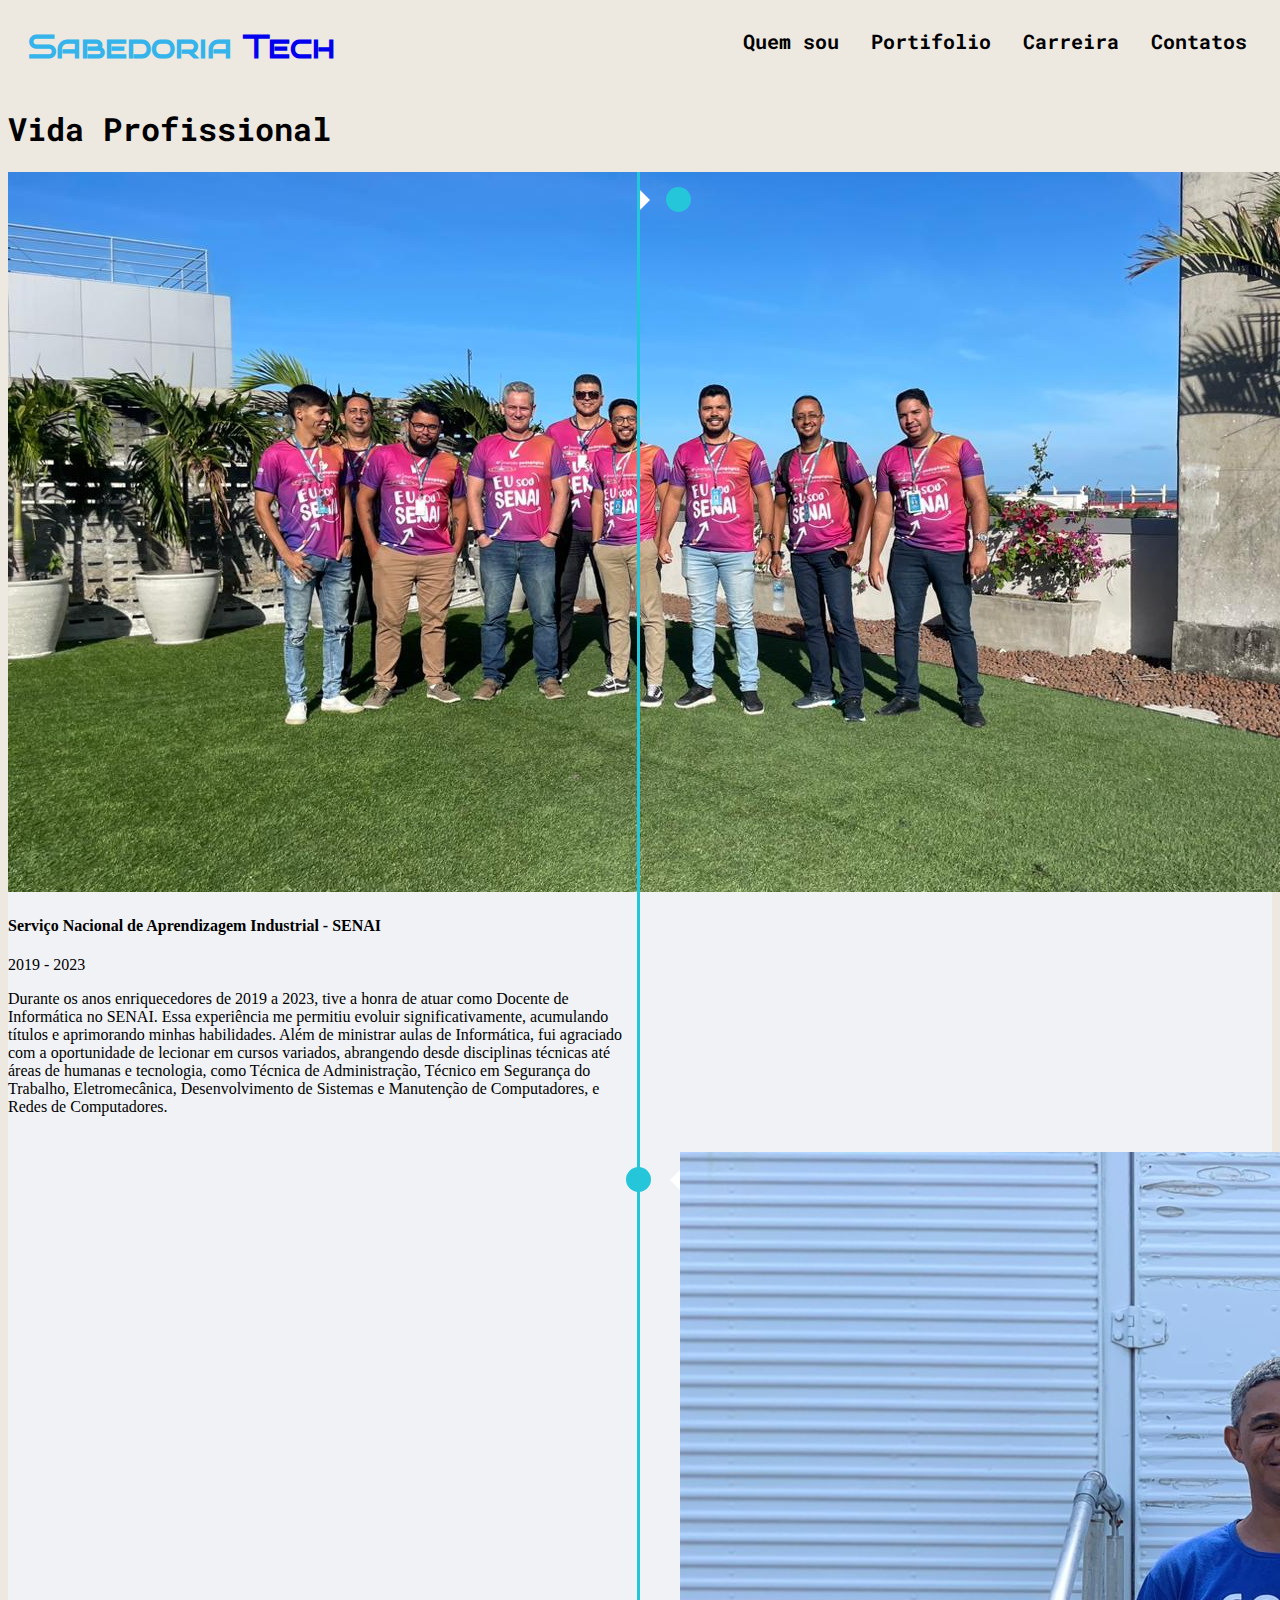
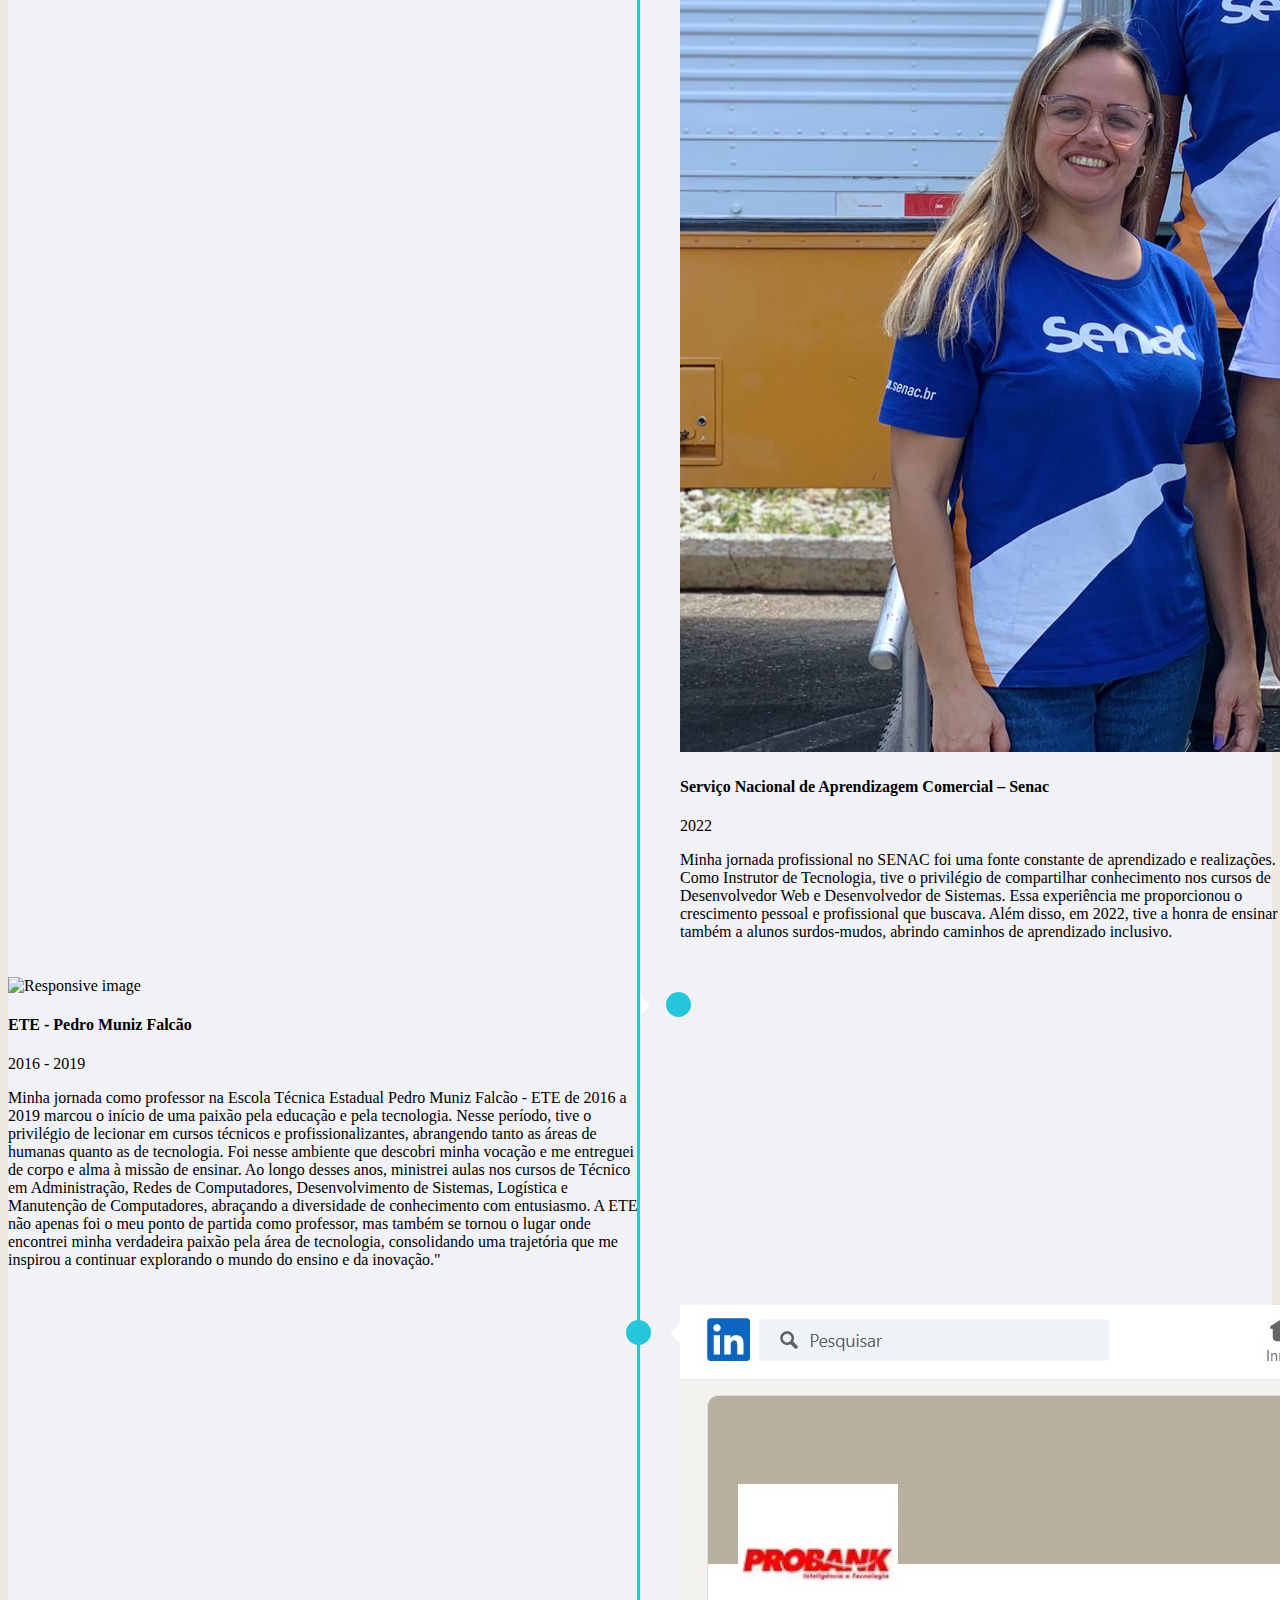
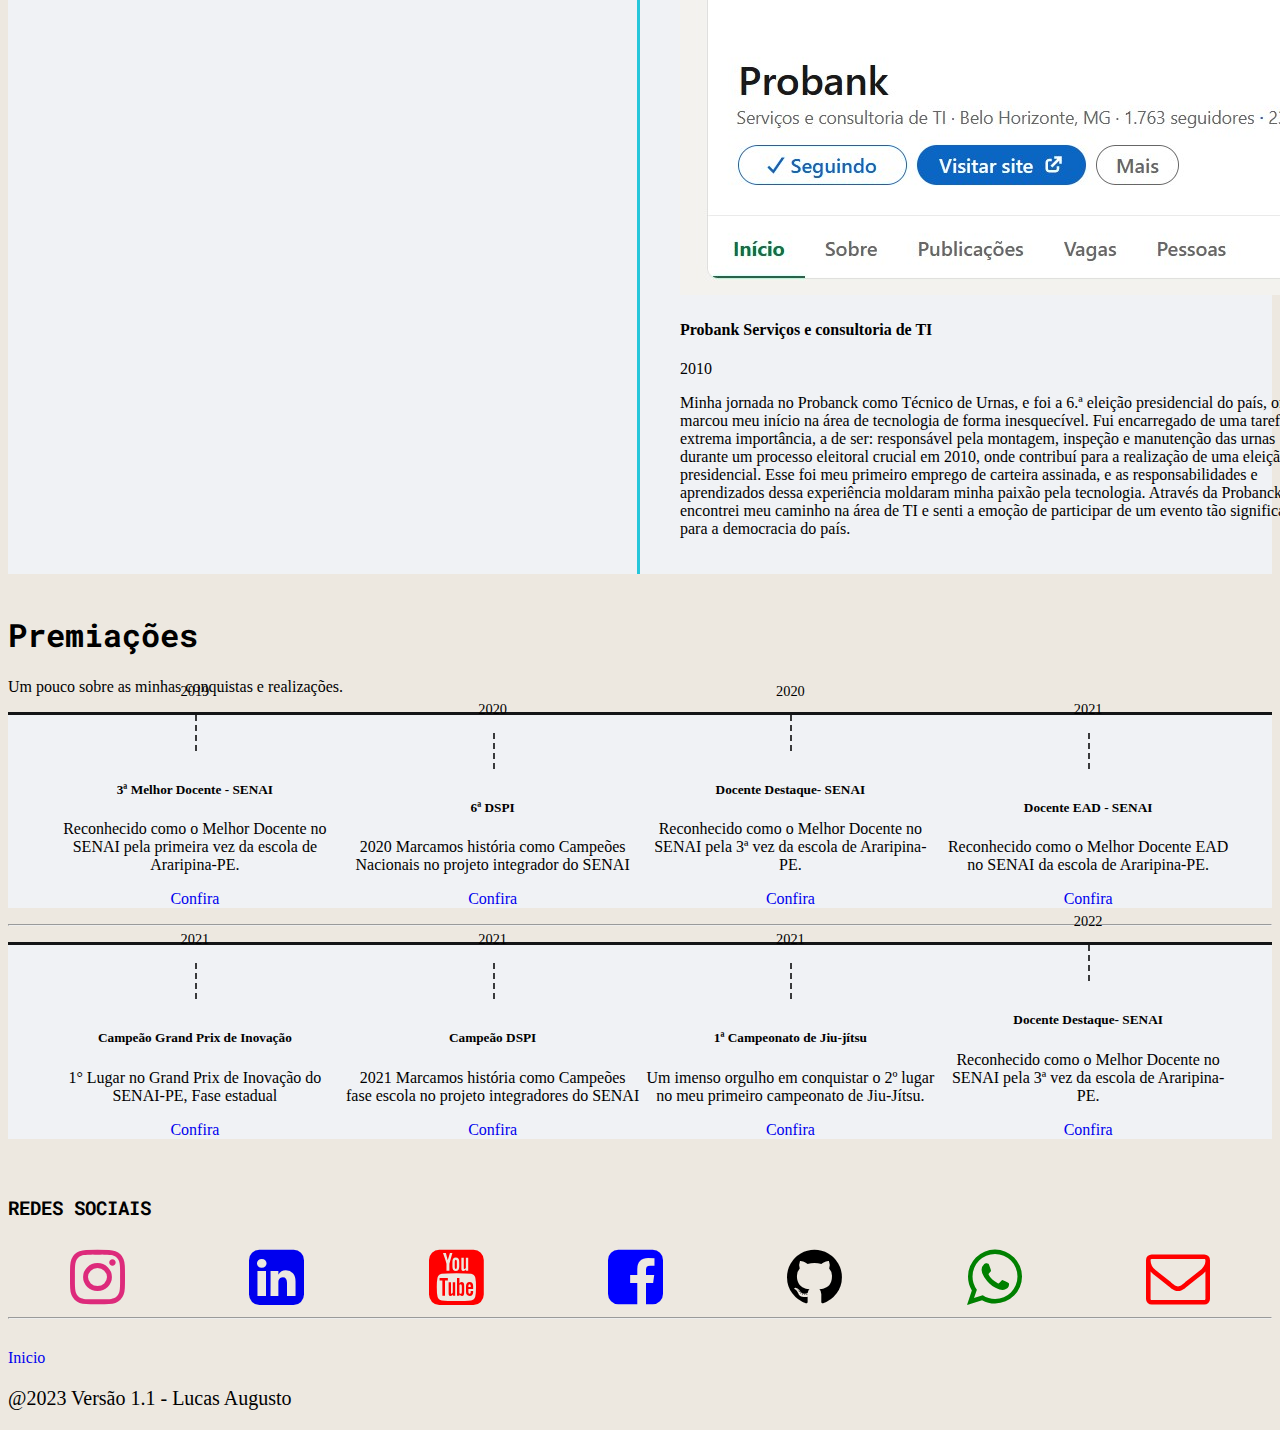
==== commit e37d0b5c: "Conclusão da pagina Carreira" ====
--- a/carreira.html
+++ b/carreira.html
@@ -48,7 +48,7 @@
       <section class="secao-p1">
         <div class="">
           <h1 class=" titulo">Vida Profissional</h1>
-          <p class="lead text-body-secondary">Experiência profissional </p>
+          <!-- //<p class="lead text-body-secondary">Experiência profissional </p> -->
           <p>
           </p>
         </div>
@@ -61,14 +61,16 @@
             <div class="main-timeline-2">
               <div class="timeline-2 left-2">
                 <div class="card">
-                  <img src="https://mdbcdn.b-cdn.net/img/Photos/Slides/img%20(135).webp" class="card-img-top"
+                  <img src="Img/Carreira_imgs/IMG-20230120-WA0031.jpg" class="card-img-top"
                     alt="Responsive image">
                   <div class="card-body p-4">
-                    <h4 class="fw-bold mb-4">Ut enim ad minim veniam</h4>
-                    <p class="text-muted mb-4"><i class="far fa-clock" aria-hidden="true"></i> 2017</p>
-                    <p class="mb-0">Lorem ipsum dolor sit amet, consectetur adipiscing elit, sed do eiusmod tempor
-                      incididunt ut labore et dolore magna aliqua. Ut enim ad minim veniam, quis nostrud exercitation
-                      ullamco laboris nisi ut aliquip ex ea commodo consequat.</p>
+                    <h4 class="fw-bold mb-4">Serviço Nacional de Aprendizagem Industrial - SENAI</h4>
+                    <p class="text-muted mb-4"><i class="far fa-clock" aria-hidden="true"></i> 2019 - 2023</p>
+                    <p class="mb-0">Durante os anos enriquecedores de 2019 a 2023, tive a honra de atuar como 
+                      Docente de Informática no SENAI. Essa experiência me permitiu evoluir significativamente, acumulando títulos e 
+                      aprimorando minhas habilidades. Além de ministrar aulas de Informática, fui agraciado com a oportunidade de lecionar 
+                      em cursos variados, abrangendo desde disciplinas técnicas até áreas de humanas e tecnologia, como Técnica de Administração, 
+                      Técnico em Segurança do Trabalho, Eletromecânica, Desenvolvimento de Sistemas e Manutenção de Computadores, e Redes de Computadores.</p>
                   </div>
                 </div>
 
@@ -77,63 +79,51 @@
               <div></div>
               <div class="timeline-2 right-2">
                 <div class="card">
-                  <img src="https://mdbcdn.b-cdn.net/img/Photos/Slides/img%20(129).webp" class="card-img-top"
+                  <img src="Img/Carreira_imgs/Senac2.jpg" class="card-img-top"
                     alt="Responsive image">
                   <div class="card-body p-4">
-                    <h4 class="fw-bold mb-4">Duis aute irure dolor</h4>
-                    <p class="text-muted mb-4"><i class="far fa-clock" aria-hidden="true"></i> 2016</p>
-                    <p class="mb-0">Sed ut perspiciatis unde omnis iste natus error sit voluptatem accusantium
-                      doloremque laudantium, totam rem aperiam, eaque ipsa quae ab illo inventore veritatis et quasi
-                      architecto beatae vitae dicta sunt explicabo. Nemo enim ipsam voluptatem quia voluptas sit
-                      aspernatur aut odit aut fugit, sed quia consequuntur magni dolores eos qui ratione voluptatem
-                      sequi nesciunt.</p>
+                    <h4 class="fw-bold mb-4">Serviço Nacional de Aprendizagem Comercial – Senac</h4>
+                    <p class="text-muted mb-4"><i class="far fa-clock" aria-hidden="true"></i> 2022</p>
+                    <p class="mb-0">Minha jornada profissional no SENAC foi uma fonte constante de aprendizado e realizações. Como Instrutor de Tecnologia,
+                       tive o privilégio de compartilhar conhecimento nos cursos de Desenvolvedor Web e Desenvolvedor de Sistemas. Essa experiência me 
+                       proporcionou o crescimento pessoal e profissional que buscava. Além disso, em 2022, tive a honra de ensinar também a 
+                       alunos surdos-mudos, abrindo caminhos de aprendizado inclusivo. </p>
                   </div>
                 </div>
               </div>
               <div class="timeline-2 left-2">
                 <div class="card">
-                  <img src="https://mdbcdn.b-cdn.net/img/Photos/Slides/img%20(131).webp" class="card-img-top"
+                  <img src="Img/Carreira_imgs/ETE.jpg" class="card-img-top"
                     alt="Responsive image">
                   <div class="card-body p-4">
-                    <h4 class="fw-bold mb-4">Sed ut nihil unde omnis</h4>
-                    <p class="text-muted mb-4"><i class="far fa-clock" aria-hidden="true"></i> 2015</p>
-                    <p class="mb-0">Neque porro quisquam est, qui dolorem ipsum quia dolor sit amet, consectetur,
-                      adipisci velit, sed quia non numquam eius modi tempora incidunt ut labore et dolore magnam
-                      aliquam quaerat voluptatem. Ut enim ad minima veniam, quis nostrum exercitationem ullam corporis
-                      suscipit laboriosam, nisi ut aliquid ex ea commodi consequatur? Quis autem vel eum iure
-                      reprehenderit qui in ea voluptate velit esse quam nihil molestiae consequatur, vel illum qui
-                      dolorem eum fugiat quo voluptas nulla pariatur?</p>
+                    <h4 class="fw-bold mb-4">ETE - Pedro Muniz Falcão</h4>
+                    <p class="text-muted mb-4"><i class="far fa-clock" aria-hidden="true"></i> 2016 - 2019</p>
+                    <p class="mb-0">Minha jornada como professor na Escola Técnica Estadual Pedro Muniz Falcão - ETE de 2016 a 2019 marcou o início de uma paixão pela educação e pela tecnologia. 
+                      Nesse período, tive o privilégio de lecionar em cursos técnicos e profissionalizantes, abrangendo tanto as áreas de humanas quanto
+                       as de tecnologia. Foi nesse ambiente que descobri minha vocação e me entreguei de corpo e alma à missão de ensinar. Ao longo desses
+                        anos, ministrei aulas nos cursos de Técnico em Administração, Redes de Computadores, Desenvolvimento de Sistemas, Logística
+                         e Manutenção de Computadores, abraçando a diversidade de conhecimento com entusiasmo. A ETE não apenas foi o meu ponto de partida 
+                         como professor, mas também se tornou o lugar onde encontrei minha verdadeira paixão pela área de tecnologia, consolidando uma
+                          trajetória que me inspirou a continuar explorando o mundo do ensino e da inovação."</p>
                   </div>
                 </div>
               </div>
               <div class="timeline-2 right-2">
                 <div class="card">
-                  <img src="https://mdbcdn.b-cdn.net/img/Photos/Slides/img%20(125).webp" class="card-img-top"
+                  <img src="Img/Carreira_imgs/Probank.jpg" class="card-img-top"
                     alt="Responsive image">
                   <div class="card-body p-4">
-                    <h4 class="fw-bold mb-4"> Quis autem vel eum voluptate</h4>
-                    <p class="text-muted mb-4"><i class="far fa-clock" aria-hidden="true"></i> 2014</p>
-                    <p class="mb-0">At vero eos et accusamus et iusto odio dignissimos ducimus qui blanditiis
-                      praesentium voluptatum deleniti atque corrupti quos dolores et quas molestias excepturi sint
-                      occaecati cupiditate non provident, similique sunt in culpa qui officia deserunt mollitia animi,
-                      id est laborum et dolorum fuga. Et harum quidem rerum facilis est et expedita distinctio.</p>
+                    <h4 class="fw-bold mb-4"> Probank Serviços e consultoria de TI</h4>
+                    <p class="text-muted mb-4"><i class="far fa-clock" aria-hidden="true"></i> 2010</p>
+                    <p class="mb-0">Minha jornada no Probanck como Técnico de Urnas, e foi a 6.ª eleição presidencial do país, onde marcou meu início na área de tecnologia de forma inesquecível. 
+                      Fui encarregado de uma tarefa de extrema importância, a de ser: responsável pela montagem, inspeção e manutenção das urnas durante 
+                      um processo eleitoral crucial em 2010, onde contribuí para a realização de uma eleição presidencial. Esse foi meu primeiro emprego
+                       de carteira assinada, e as responsabilidades e aprendizados dessa experiência moldaram minha paixão pela tecnologia. Através da
+                        Probanck, encontrei meu caminho na área de TI e senti a emoção de participar de um evento tão significativo para a democracia do país.</p>
                   </div>
                 </div>
               </div>
-              <div class="timeline-2 left-2">
-                <div class="card">
-                  <img src="https://mdbcdn.b-cdn.net/img/Photos/Slides/img%20(144).webp" class="card-img-top"
-                    alt="Responsive image">
-                  <div class="card-body p-4">
-                    <h4 class="fw-bold mb-4">Mussum ipsum cacilds</h4>
-                    <p class="text-muted mb-4"><i class="far fa-clock" aria-hidden="true"></i> 2013</p>
-                    <p class="mb-0">Temporibus autem quibusdam et aut officiis debitis aut rerum necessitatibus
-                      saepe eveniet ut et voluptates repudiandae sint et molestiae non recusandae. Itaque earum rerum
-                      hic tenetur a sapiente delectus, ut aut reiciendis voluptatibus maiores alias consequatur aut
-                      perferendis doloribus asperiores repellat.</p>
-                  </div>
-                </div>
-              </div>
+             
             </div>
           </div>
         </section>
@@ -143,7 +133,7 @@
 <section class="secao-p1">
   <div class="">
     <h1 class=" titulo">Premiações</h1>
-    <p class="lead text-body-secondary">Um pouco sobre as minhas conquistas e realizações na área de tecnologia.</p>
+    <p class="lead text-body-secondary">Um pouco sobre as minhas conquistas e realizações.</p>
   </div>
 
   <div class="container-fluid py-5" style="background-color: #F0F2F5;">
@@ -156,56 +146,122 @@
           <ul class="list-inline items">
             <li class="list-inline-item items-list">
               <div class="px-4">
-                <div class="event-date badge bg-info">1 June</div>
-                <h5 class="pt-2">Event One</h5>
-                <p class="text-muted">It will be as simple as occidental in fact it will be Occidental Cambridge
-                  friend</p>
-                <div>
-                  <a href="#" class="btn btn-primary btn-sm">Read more</a>
-                </div>
-              </div>
-            </li>
-            <li class="list-inline-item items-list">
-              <div class="px-4">
-                <div class="event-date badge bg-success">5 June</div>
-                <h5 class="pt-2">Event Two</h5>
-                <p class="text-muted">Everyone realizes why a new common language one could refuse translators.
+                <div class="event-date badge bg-info">2019</div>
+                <h5 class="pt-2">3ª Melhor Docente - SENAI</h5>
+                <p class="text-muted">Reconhecido como o Melhor Docente no SENAI pela primeira vez da escola de Araripina-PE.</p>
+                <div>
+                  <a href="https://www.instagram.com/p/B7wW6R4BRXNJaHwGAm94YACezadIXULcKupjzQ0/" class="btn btn-primary btn-sm">Confira</a>
+                </div>
+              </div>
+            </li>
+            <li class="list-inline-item items-list">
+              <div class="px-4">
+                <div class="event-date badge bg-success">2020</div>
+                <h5 class="pt-2">6ª DSPI</h5>
+                <p class="text-muted">2020 Marcamos história como Campeões Nacionais no projeto integrador do SENAI   </p>
+                <div>
+                  <a href="https://www.instagram.com/p/CMAY9xwhvqYtyDL1cBE1hd-NgYfXm3oa6q_FVE0/" class="btn btn-primary btn-sm">Confira</a>
+                </div>
+              </div>
+            </li>
+            <li class="list-inline-item items-list">
+              <div class="px-4">
+                <div class="event-date badge bg-danger">2020</div>
+                <h5 class="pt-2">Docente Destaque- SENAI</h5>
+                <p class="text-muted">Reconhecido como o Melhor Docente no SENAI pela 3ª vez da escola de Araripina-PE.</p>
+                <div>
+                  <a href="https://www.instagram.com/p/CQd1r5Ahf-B8YsrSBMNa9Jo7gNqc6JrmLxK7zg0/" class="btn btn-primary btn-sm">Confira</a>
+                </div>
+              </div>
+            </li>
+            <li class="list-inline-item items-list">
+              <div class="px-4">
+                <div class="event-date badge bg-warning">2021</div>
+                <h5 class="pt-2">Docente EAD - SENAI</h5>
+                <p class="text-muted">Reconhecido como o Melhor Docente EAD no SENAI da escola de Araripina-PE.
                 </p>
                 <div>
-                  <a href="#" class="btn btn-primary btn-sm">Read more</a>
-                </div>
-              </div>
-            </li>
-            <li class="list-inline-item items-list">
-              <div class="px-4">
-                <div class="event-date badge bg-danger">7 June</div>
-                <h5 class="pt-2">Event Three</h5>
-                <p class="text-muted">If several languages coalesce the grammar of the resulting simple and
-                  regular</p>
-                <div>
-                  <a href="#" class="btn btn-primary btn-sm">Read more</a>
-                </div>
-              </div>
-            </li>
-            <li class="list-inline-item items-list">
-              <div class="px-4">
-                <div class="event-date badge bg-warning">8 June</div>
-                <h5 class="pt-2">Event Four</h5>
-                <p class="text-muted">Languages only differ in their pronunciation and their most common words.
-                </p>
-                <div>
-                  <a href="#" class="btn btn-primary btn-sm">Read more</a>
-                </div>
-              </div>
-            </li>
+                  <a href="https://www.instagram.com/p/CQd1r5Ahf-B8YsrSBMNa9Jo7gNqc6JrmLxK7zg0/" class="btn btn-primary btn-sm">Confira</a>
+                </div>
+              </div>
+            </li>
+            
           </ul>
 
+          
+
         </div>
+        
 
       </div>
     </div>
 
   </div>
+  <hr>
+  <section >
+
+
+  <div class="container-fluid py-5" style="background-color: #F0F2F5;">
+
+    <div class="row">
+      <div class="col-lg-12">
+
+        <div class="horizontal-timeline">
+
+          <ul class="list-inline items">
+            <li class="list-inline-item items-list">
+              <div class="px-4">
+                <div class="event-date badge bg-info">2021</div>
+                <h5 class="pt-2">Campeão Grand Prix de Inovação</h5>
+                <p class="text-muted"> 1° Lugar no Grand Prix de Inovação do SENAI-PE, Fase estadual</p>
+                <div>
+                  <a href="https://www.instagram.com/p/CSwkTIMrj6Bfe8mfOXs0txVcJHgCKiVx-ht2OA0/" class="btn btn-primary btn-sm">Confira</a>
+                </div>
+              </div>
+            </li>
+            <li class="list-inline-item items-list">
+              <div class="px-4">
+                <div class="event-date badge bg-success">2021</div>
+                <h5 class="pt-2">Campeão DSPI </h5>
+                <p class="text-muted">2021 Marcamos história como Campeões fase escola no projeto integradores do SENAI   </p>
+                <div>
+                  <a href="https://www.instagram.com/p/CvoXIwAucHk9ZWGspJVI84ReCOUgWkYZEobsT40/" class="btn btn-primary btn-sm">Confira</a>
+                </div>
+              </div>
+            </li>
+            <li class="list-inline-item items-list">
+              <div class="px-4">
+                <div class="event-date badge bg-danger">2021</div>
+                <h5 class="pt-2">1ª Campeonato de Jiu-jítsu</h5>
+                <p class="text-muted">Um imenso orgulho em conquistar o 2º lugar no meu primeiro campeonato de Jiu-Jítsu.</p>
+                <div>
+                  <a href="https://www.instagram.com/p/CQd1r5Ahf-B8YsrSBMNa9Jo7gNqc6JrmLxK7zg0/" class="btn btn-primary btn-sm">Confira</a>
+                </div>
+              </div>
+            </li>
+            <li class="list-inline-item items-list">
+              <div class="px-4">
+                <div class="event-date badge bg-warning">2022</div>
+                <h5 class="pt-2">Docente Destaque- SENAI</h5>
+                <p class="text-muted">Reconhecido como o Melhor Docente no SENAI pela 3ª vez da escola de Araripina-PE.  </p>
+                <div>
+                  <a href="https://www.instagram.com/p/CjJ1SXprvGk-8qKSnkjDwn1_NDdH9KGFLiuF1M0/" class="btn btn-primary btn-sm">Confira</a>
+                </div>
+              </div>
+            </li>
+            
+          </ul>
+
+          
+
+        </div>
+        
+
+      </div>
+    </div>
+
+  </div>
+</section>
 </section>
 
     </main>
